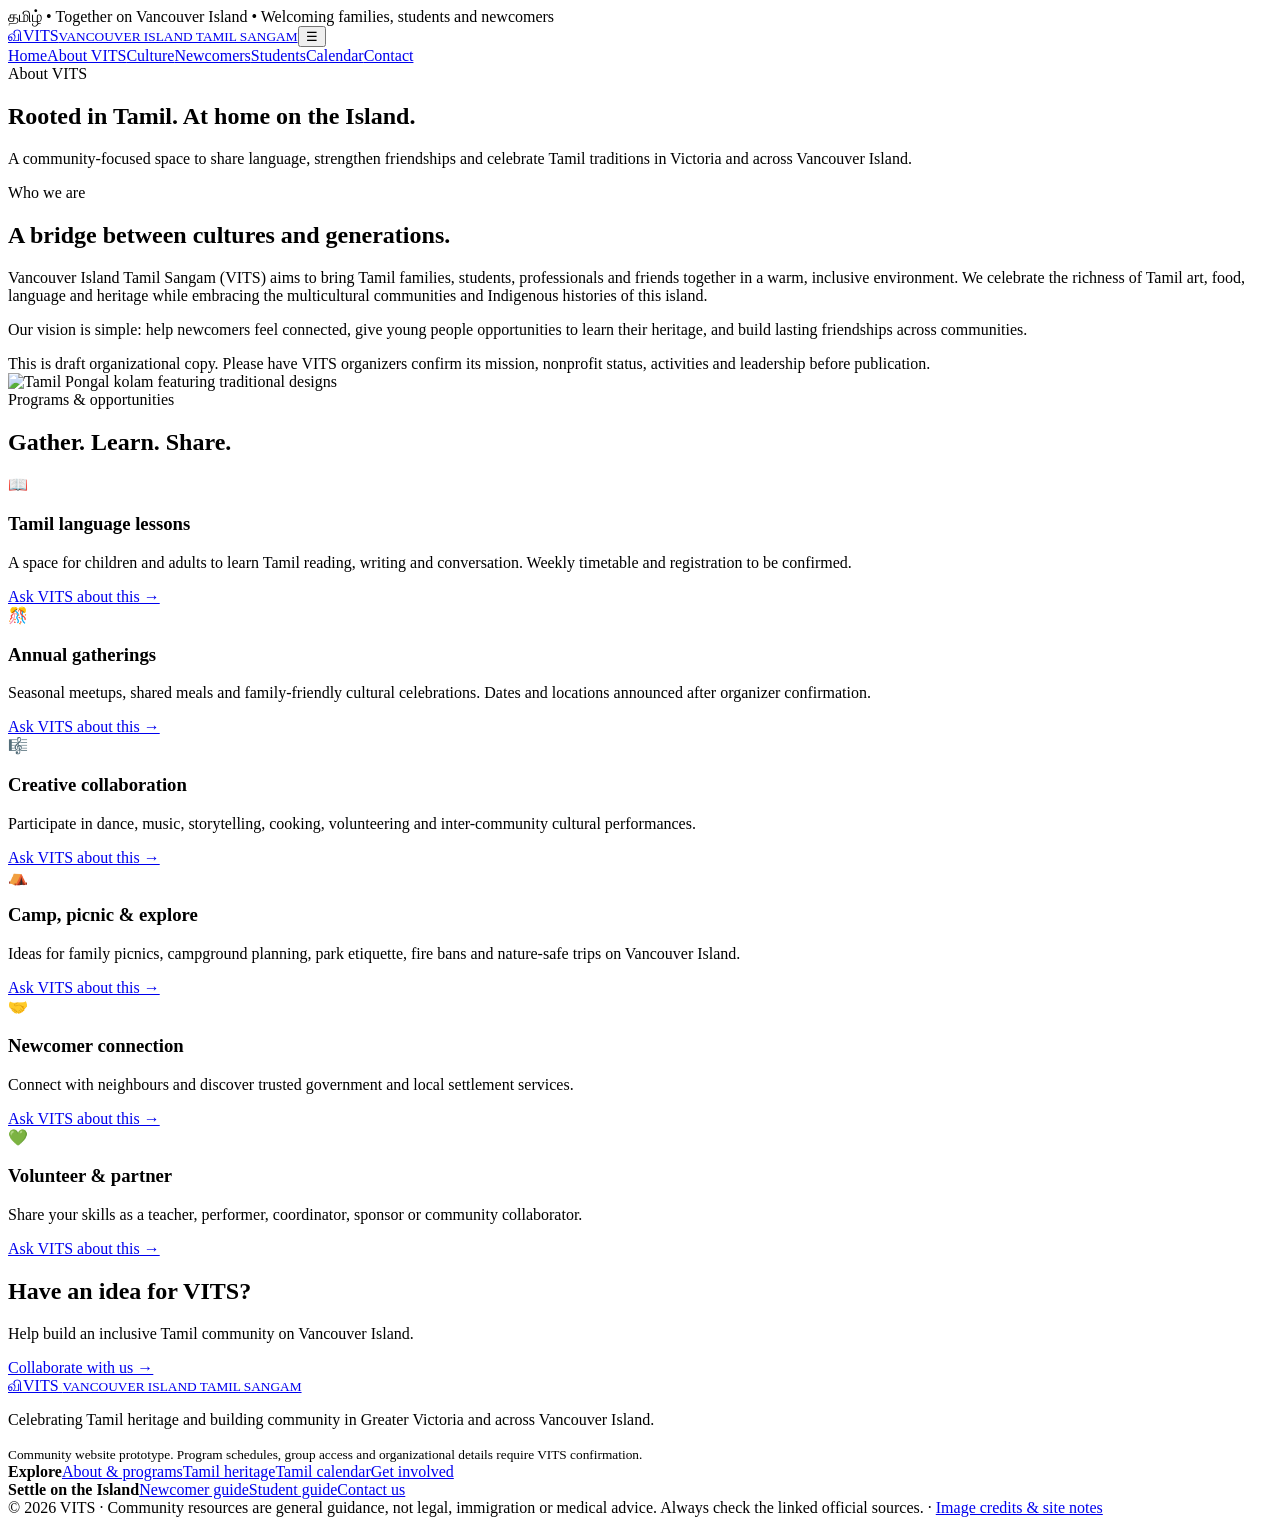
==== about.html @ d18acf7f "Add VITS community website: about.html" ====
<!doctype html><html lang="en-CA"><head><meta charset="utf-8"><meta name="viewport" content="width=device-width,initial-scale=1"><meta name="description" content="About the Vancouver Island Tamil Sangam and community programs"><meta name="theme-color" content="#065e55"><title>About VITS | VITS · Vancouver Island Tamil Sangam</title><link rel="stylesheet" href="assets/style.css"><link rel="icon" href="assets/favicon.svg" type="image/svg+xml"></head><body><div class="top-strip">தமிழ் • Together on Vancouver Island • Welcoming families, students and newcomers</div><header><div class="container nav"><a href="index.html" class="brand"><span class="mark">வி</span><span>VITS<small>VANCOUVER ISLAND TAMIL SANGAM</small></span></a><button id="menu" aria-label="Toggle navigation" aria-expanded="false">☰</button><nav id="navlinks" class="navlinks" aria-label="Main navigation"><a class="" href="index.html">Home</a><a class="active" href="about.html">About VITS</a><a class="" href="culture.html">Culture</a><a class="" href="newcomers.html">Newcomers</a><a class="" href="students.html">Students</a><a class="" href="calendar.html">Calendar</a><a class="" href="contact.html">Contact</a></nav></div></header><section class="page-hero"><div class="container"><div class="eyebrow">About VITS</div><h1>Rooted in Tamil. At home on the Island.</h1><p>A community-focused space to share language, strengthen friendships and celebrate Tamil traditions in Victoria and across Vancouver Island.</p></div></section><section class="section"><div class="container split"><div><span class="eyebrow">Who we are</span><h2>A bridge between cultures and generations.</h2><p>Vancouver Island Tamil Sangam (VITS) aims to bring Tamil families, students, professionals and friends together in a warm, inclusive environment. We celebrate the richness of Tamil art, food, language and heritage while embracing the multicultural communities and Indigenous histories of this island.</p><p>Our vision is simple: help newcomers feel connected, give young people opportunities to learn their heritage, and build lasting friendships across communities.</p><div class="note">This is draft organizational copy. Please have VITS organizers confirm its mission, nonprofit status, activities and leadership before publication.</div></div><div><img class="culture-photo" loading="lazy" src="https://commons.wikimedia.org/wiki/Special:FilePath/Victoria_Inner_Harbor_%285945755775%29.jpg?width=1200" alt="Tamil Pongal kolam featuring traditional designs"></div></div></section><section class="section tint"><div class="container"><span class="eyebrow">Programs & opportunities</span><h2>Gather. Learn. Share.</h2><div class="grid"><article class="card" id="language"><div class="icon">📖</div><h3>Tamil language lessons</h3><p>A space for children and adults to learn Tamil reading, writing and conversation. Weekly timetable and registration to be confirmed.</p><a href="contact.html" class="action">Ask VITS about this →</a></article><article class="card" id="events"><div class="icon">🎊</div><h3>Annual gatherings</h3><p>Seasonal meetups, shared meals and family-friendly cultural celebrations. Dates and locations announced after organizer confirmation.</p><a href="contact.html" class="action">Ask VITS about this →</a></article><article class="card" id="culture"><div class="icon">🎼</div><h3>Creative collaboration</h3><p>Participate in dance, music, storytelling, cooking, volunteering and inter-community cultural performances.</p><a href="contact.html" class="action">Ask VITS about this →</a></article><article class="card" id="outdoors"><div class="icon">⛺</div><h3>Camp, picnic & explore</h3><p>Ideas for family picnics, campground planning, park etiquette, fire bans and nature-safe trips on Vancouver Island.</p><a href="contact.html" class="action">Ask VITS about this →</a></article><article class="card" id="support"><div class="icon">🤝</div><h3>Newcomer connection</h3><p>Connect with neighbours and discover trusted government and local settlement services.</p><a href="contact.html" class="action">Ask VITS about this →</a></article><article class="card" id="volunteer"><div class="icon">💚</div><h3>Volunteer & partner</h3><p>Share your skills as a teacher, performer, coordinator, sponsor or community collaborator.</p><a href="contact.html" class="action">Ask VITS about this →</a></article></div></div></section><section class="section"><div class="container"><div class="band"><div><h2>Have an idea for VITS?</h2><p>Help build an inclusive Tamil community on Vancouver Island.</p></div><a class="btn" href="contact.html">Collaborate with us →</a></div></div></section><footer class="footer"><div class="container"><div class="footergrid"><div><a class="brand" href="index.html"><span class="mark">வி</span><span>VITS <small>VANCOUVER ISLAND TAMIL SANGAM</small></span></a><p>Celebrating Tamil heritage and building community in Greater Victoria and across Vancouver Island.</p><small>Community website prototype. Program schedules, group access and organizational details require VITS confirmation.</small></div><div><strong>Explore</strong><a href="about.html">About & programs</a><a href="culture.html">Tamil heritage</a><a href="calendar.html">Tamil calendar</a><a href="contact.html">Get involved</a></div><div><strong>Settle on the Island</strong><a href="newcomers.html">Newcomer guide</a><a href="students.html">Student guide</a><a href="contact.html">Contact us</a></div></div><div class="legal">© <span id="year">2026</span> VITS · Community resources are general guidance, not legal, immigration or medical advice. Always check the linked official sources. · <a style="display:inline" href="credits.html">Image credits & site notes</a></div></div></footer><script src="assets/site.js" defer></script><script>document.getElementById('year').textContent=new Date().getFullYear()</script></body></html>
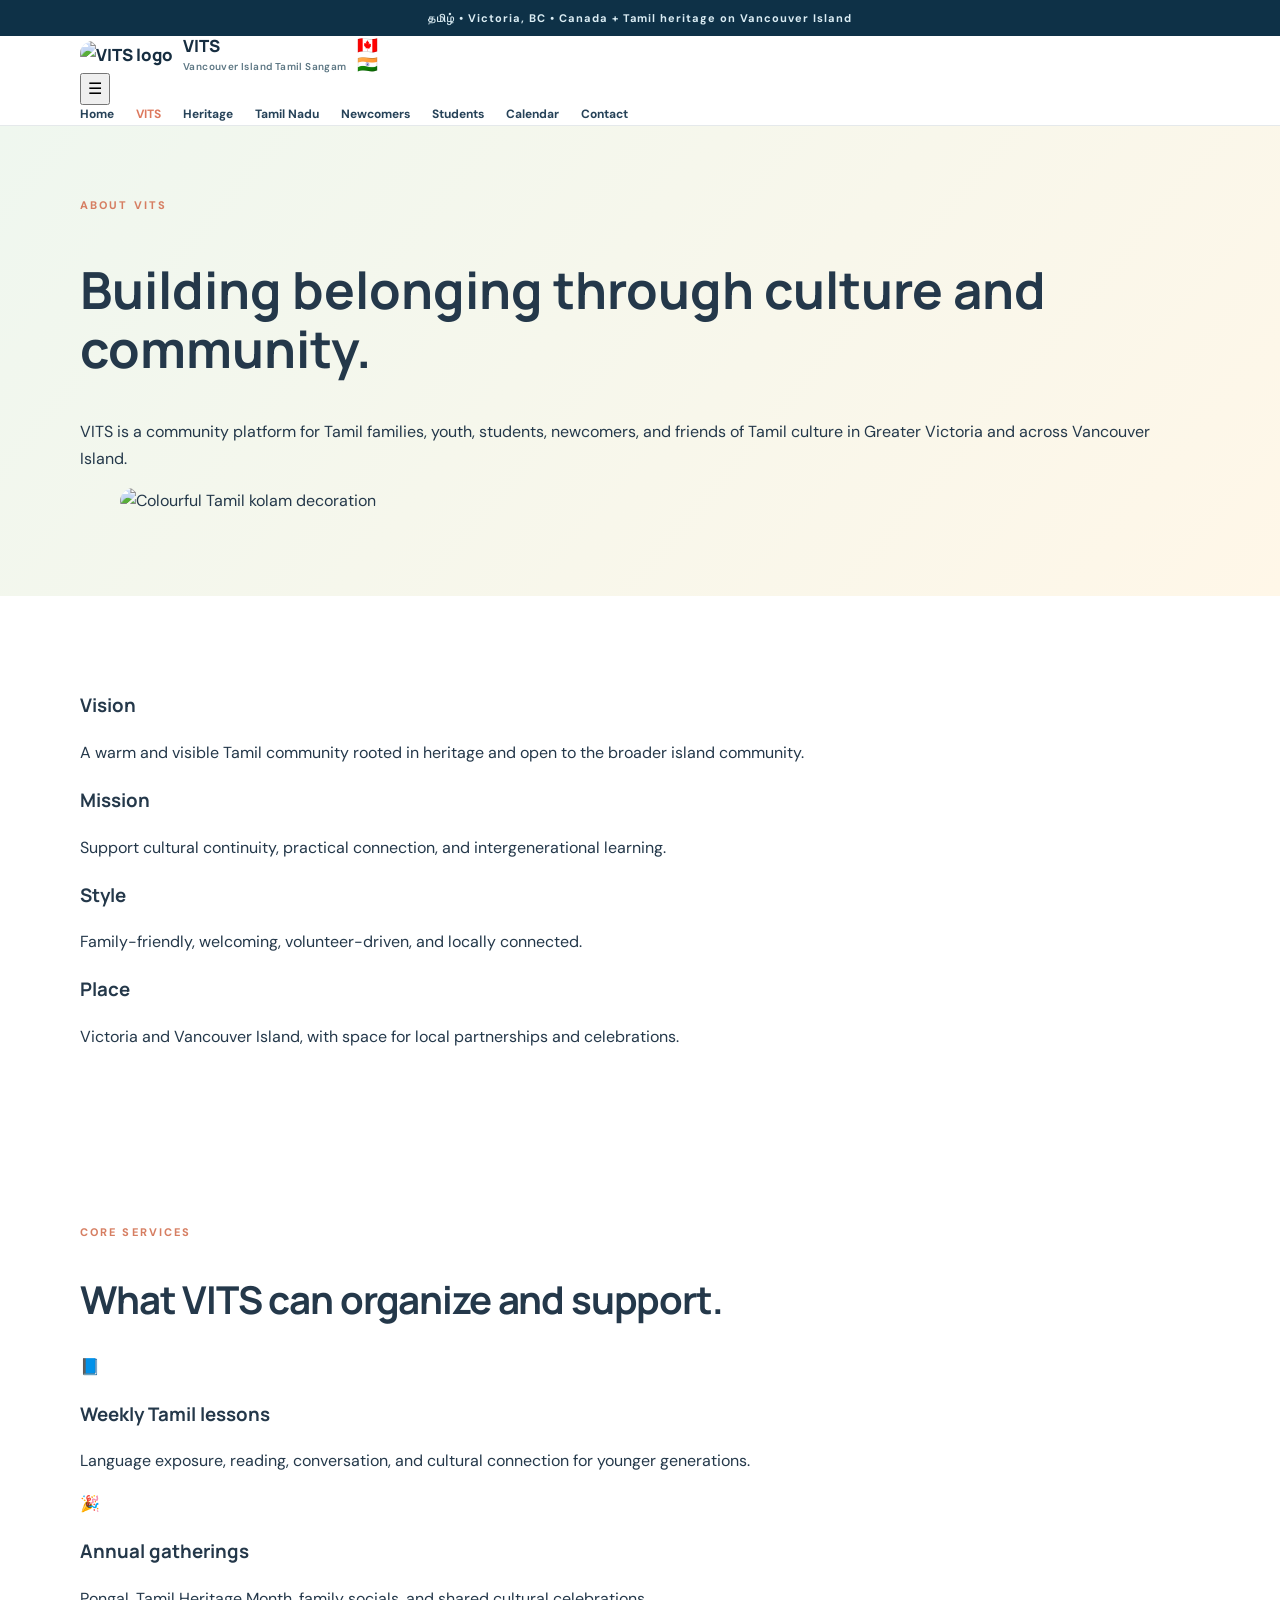
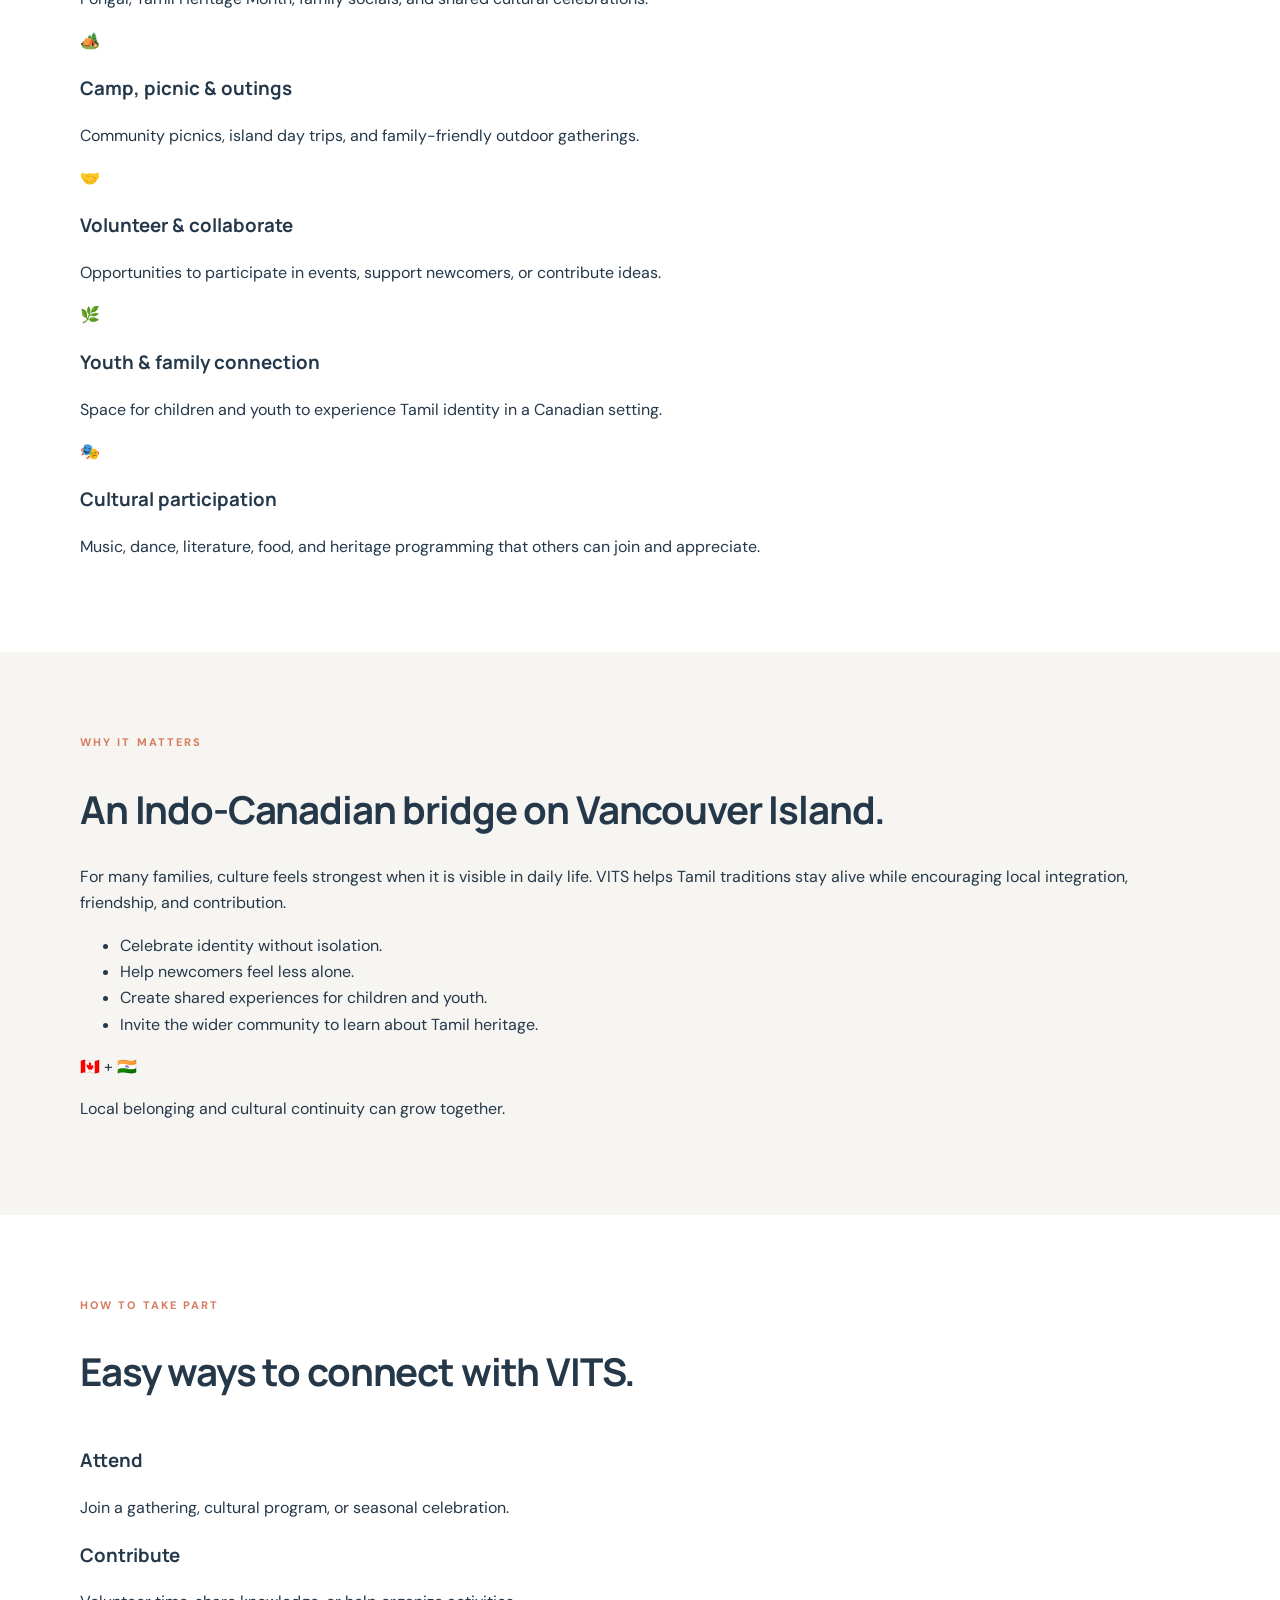
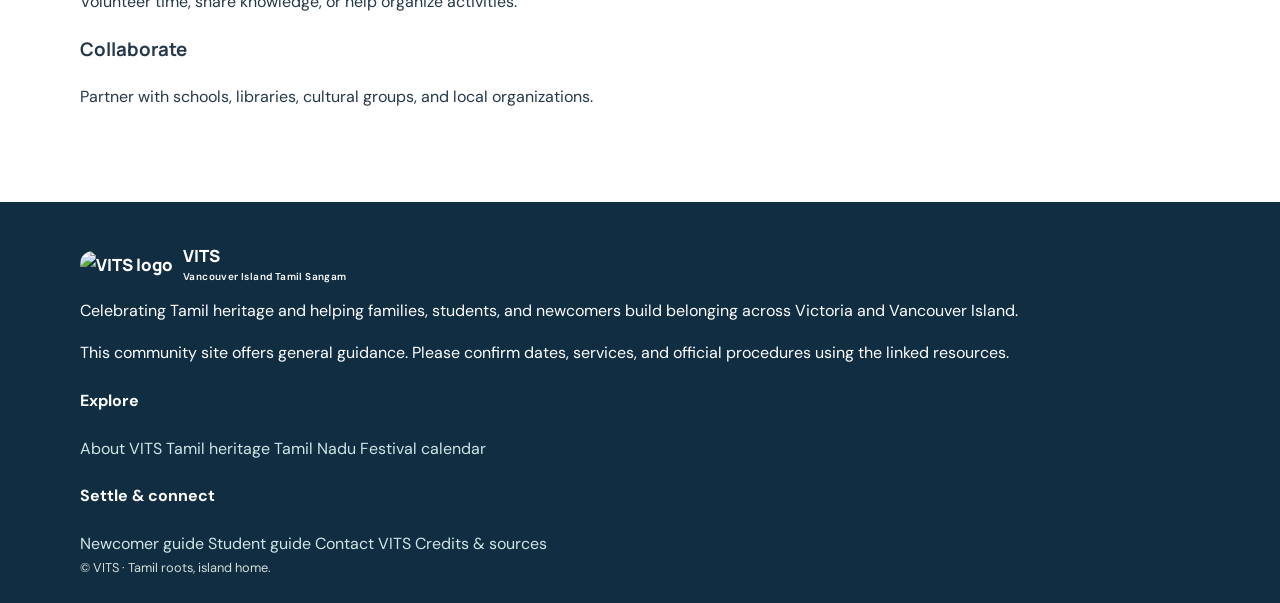
==== commit 3046c718: "Refresh VITS site design and content: about.html" ====
--- a/about.html
+++ b/about.html
@@ -1 +1,124 @@
-<!doctype html><html lang="en-CA"><head><meta charset="utf-8"><meta name="viewport" content="width=device-width,initial-scale=1"><meta name="description" content="About the Vancouver Island Tamil Sangam and community programs"><meta name="theme-color" content="#065e55"><title>About VITS | VITS · Vancouver Island Tamil Sangam</title><link rel="stylesheet" href="assets/style.css"><link rel="icon" href="assets/favicon.svg" type="image/svg+xml"></head><body><div class="top-strip">தமிழ் • Together on Vancouver Island • Welcoming families, students and newcomers</div><header><div class="container nav"><a href="index.html" class="brand"><span class="mark">வி</span><span>VITS<small>VANCOUVER ISLAND TAMIL SANGAM</small></span></a><button id="menu" aria-label="Toggle navigation" aria-expanded="false">☰</button><nav id="navlinks" class="navlinks" aria-label="Main navigation"><a class="" href="index.html">Home</a><a class="active" href="about.html">About VITS</a><a class="" href="culture.html">Culture</a><a class="" href="newcomers.html">Newcomers</a><a class="" href="students.html">Students</a><a class="" href="calendar.html">Calendar</a><a class="" href="contact.html">Contact</a></nav></div></header><section class="page-hero"><div class="container"><div class="eyebrow">About VITS</div><h1>Rooted in Tamil. At home on the Island.</h1><p>A community-focused space to share language, strengthen friendships and celebrate Tamil traditions in Victoria and across Vancouver Island.</p></div></section><section class="section"><div class="container split"><div><span class="eyebrow">Who we are</span><h2>A bridge between cultures and generations.</h2><p>Vancouver Island Tamil Sangam (VITS) aims to bring Tamil families, students, professionals and friends together in a warm, inclusive environment. We celebrate the richness of Tamil art, food, language and heritage while embracing the multicultural communities and Indigenous histories of this island.</p><p>Our vision is simple: help newcomers feel connected, give young people opportunities to learn their heritage, and build lasting friendships across communities.</p><div class="note">This is draft organizational copy. Please have VITS organizers confirm its mission, nonprofit status, activities and leadership before publication.</div></div><div><img class="culture-photo" loading="lazy" src="https://commons.wikimedia.org/wiki/Special:FilePath/Victoria_Inner_Harbor_%285945755775%29.jpg?width=1200" alt="Tamil Pongal kolam featuring traditional designs"></div></div></section><section class="section tint"><div class="container"><span class="eyebrow">Programs & opportunities</span><h2>Gather. Learn. Share.</h2><div class="grid"><article class="card" id="language"><div class="icon">📖</div><h3>Tamil language lessons</h3><p>A space for children and adults to learn Tamil reading, writing and conversation. Weekly timetable and registration to be confirmed.</p><a href="contact.html" class="action">Ask VITS about this →</a></article><article class="card" id="events"><div class="icon">🎊</div><h3>Annual gatherings</h3><p>Seasonal meetups, shared meals and family-friendly cultural celebrations. Dates and locations announced after organizer confirmation.</p><a href="contact.html" class="action">Ask VITS about this →</a></article><article class="card" id="culture"><div class="icon">🎼</div><h3>Creative collaboration</h3><p>Participate in dance, music, storytelling, cooking, volunteering and inter-community cultural performances.</p><a href="contact.html" class="action">Ask VITS about this →</a></article><article class="card" id="outdoors"><div class="icon">⛺</div><h3>Camp, picnic & explore</h3><p>Ideas for family picnics, campground planning, park etiquette, fire bans and nature-safe trips on Vancouver Island.</p><a href="contact.html" class="action">Ask VITS about this →</a></article><article class="card" id="support"><div class="icon">🤝</div><h3>Newcomer connection</h3><p>Connect with neighbours and discover trusted government and local settlement services.</p><a href="contact.html" class="action">Ask VITS about this →</a></article><article class="card" id="volunteer"><div class="icon">💚</div><h3>Volunteer & partner</h3><p>Share your skills as a teacher, performer, coordinator, sponsor or community collaborator.</p><a href="contact.html" class="action">Ask VITS about this →</a></article></div></div></section><section class="section"><div class="container"><div class="band"><div><h2>Have an idea for VITS?</h2><p>Help build an inclusive Tamil community on Vancouver Island.</p></div><a class="btn" href="contact.html">Collaborate with us →</a></div></div></section><footer class="footer"><div class="container"><div class="footergrid"><div><a class="brand" href="index.html"><span class="mark">வி</span><span>VITS <small>VANCOUVER ISLAND TAMIL SANGAM</small></span></a><p>Celebrating Tamil heritage and building community in Greater Victoria and across Vancouver Island.</p><small>Community website prototype. Program schedules, group access and organizational details require VITS confirmation.</small></div><div><strong>Explore</strong><a href="about.html">About & programs</a><a href="culture.html">Tamil heritage</a><a href="calendar.html">Tamil calendar</a><a href="contact.html">Get involved</a></div><div><strong>Settle on the Island</strong><a href="newcomers.html">Newcomer guide</a><a href="students.html">Student guide</a><a href="contact.html">Contact us</a></div></div><div class="legal">© <span id="year">2026</span> VITS · Community resources are general guidance, not legal, immigration or medical advice. Always check the linked official sources. · <a style="display:inline" href="credits.html">Image credits & site notes</a></div></div></footer><script src="assets/site.js" defer></script><script>document.getElementById('year').textContent=new Date().getFullYear()</script></body></html>+<!doctype html>
+<html lang="en-CA">
+<head>
+  <meta charset="utf-8">
+  <meta name="viewport" content="width=device-width, initial-scale=1">
+  <meta name="description" content="About Vancouver Island Tamil Sangam.">
+  <meta name="theme-color" content="#10324b">
+  <title>About VITS</title>
+  <link rel="preconnect" href="https://fonts.googleapis.com">
+  <link rel="preconnect" href="https://fonts.gstatic.com" crossorigin>
+  <link href="https://fonts.googleapis.com/css2?family=DM+Sans:wght@400;500;700;800&family=Manrope:wght@700;800&display=swap" rel="stylesheet">
+  <link rel="stylesheet" href="assets/style.css">
+  <link rel="icon" href="assets/favicon.svg" type="image/svg+xml">
+</head>
+<body>
+<div class="top-strip">தமிழ் • Victoria, BC • Canada + Tamil heritage on Vancouver Island</div>
+
+<header class="site-header">
+  <div class="container nav-wrap">
+    <a href="index.html" class="brand">
+      <img src="assets/logo.svg" alt="VITS logo" class="brand-logo">
+      <span class="brand-text">VITS<small>Vancouver Island Tamil Sangam</small></span>
+      <span class="brand-flags"><span>🇨🇦</span><span>🇮🇳</span></span>
+    </a>
+    <button id="menu" class="menu-btn" aria-label="Toggle navigation" aria-expanded="false">☰</button>
+    <nav id="navlinks" class="navlinks" aria-label="Main navigation"><a class="" href="index.html">Home</a><a class="active" href="about.html">VITS</a><a class="" href="culture.html">Heritage</a><a class="" href="tamilnadu.html">Tamil Nadu</a><a class="" href="newcomers.html">Newcomers</a><a class="" href="students.html">Students</a><a class="" href="calendar.html">Calendar</a><a class="" href="contact.html">Contact</a></nav>
+  </div>
+</header>
+<main>
+<section class="page-hero slim">
+  <div class="container split-grid align-center">
+    <div>
+      <span class="eyebrow">About VITS</span>
+      <h1>Building belonging through culture and community.</h1>
+      <p class="lead">VITS is a community platform for Tamil families, youth, students, newcomers, and friends of Tamil culture in Greater Victoria and across Vancouver Island.</p>
+    </div>
+    <figure class="photo-frame"><img src="https://commons.wikimedia.org/wiki/Special:FilePath/2019_kolam_decoration_for_Pongal_festival%2C_South_India.jpg?width=1200" alt="Colourful Tamil kolam decoration"></figure>
+  </div>
+</section>
+
+<section class="section compact">
+  <div class="container card-grid four">
+    <article class="mini-card"><h3>Vision</h3><p>A warm and visible Tamil community rooted in heritage and open to the broader island community.</p></article>
+    <article class="mini-card"><h3>Mission</h3><p>Support cultural continuity, practical connection, and intergenerational learning.</p></article>
+    <article class="mini-card"><h3>Style</h3><p>Family-friendly, welcoming, volunteer-driven, and locally connected.</p></article>
+    <article class="mini-card"><h3>Place</h3><p>Victoria and Vancouver Island, with space for local partnerships and celebrations.</p></article>
+  </div>
+</section>
+
+<section class="section">
+  <div class="container section-head"><div><span class="eyebrow">Core services</span><h2>What VITS can organize and support.</h2></div></div>
+  <div class="container card-grid three">
+    <article class="feature-card"><div class="emoji">📘</div><h3>Weekly Tamil lessons</h3><p>Language exposure, reading, conversation, and cultural connection for younger generations.</p></article>
+    <article class="feature-card"><div class="emoji">🎉</div><h3>Annual gatherings</h3><p>Pongal, Tamil Heritage Month, family socials, and shared cultural celebrations.</p></article>
+    <article class="feature-card"><div class="emoji">🏕️</div><h3>Camp, picnic & outings</h3><p>Community picnics, island day trips, and family-friendly outdoor gatherings.</p></article>
+    <article class="feature-card"><div class="emoji">🤝</div><h3>Volunteer & collaborate</h3><p>Opportunities to participate in events, support newcomers, or contribute ideas.</p></article>
+    <article class="feature-card"><div class="emoji">🌿</div><h3>Youth & family connection</h3><p>Space for children and youth to experience Tamil identity in a Canadian setting.</p></article>
+    <article class="feature-card"><div class="emoji">🎭</div><h3>Cultural participation</h3><p>Music, dance, literature, food, and heritage programming that others can join and appreciate.</p></article>
+  </div>
+</section>
+
+<section class="section tint">
+  <div class="container split-grid align-center">
+    <div class="content-panel">
+      <span class="eyebrow">Why it matters</span>
+      <h2>An Indo-Canadian bridge on Vancouver Island.</h2>
+      <p class="section-intro">For many families, culture feels strongest when it is visible in daily life. VITS helps Tamil traditions stay alive while encouraging local integration, friendship, and contribution.</p>
+      <ul class="clean-list">
+        <li>Celebrate identity without isolation.</li>
+        <li>Help newcomers feel less alone.</li>
+        <li>Create shared experiences for children and youth.</li>
+        <li>Invite the wider community to learn about Tamil heritage.</li>
+      </ul>
+    </div>
+    <div class="flag-panel">
+      <div class="flag-card">
+        <span class="flag">🇨🇦</span>
+        <span class="plus">+</span>
+        <span class="flag">🇮🇳</span>
+      </div>
+      <p class="center muted">Local belonging and cultural continuity can grow together.</p>
+    </div>
+  </div>
+</section>
+
+<section class="section">
+  <div class="container section-head"><div><span class="eyebrow">How to take part</span><h2>Easy ways to connect with VITS.</h2></div></div>
+  <div class="container card-grid three">
+    <article class="mini-card"><h3>Attend</h3><p>Join a gathering, cultural program, or seasonal celebration.</p></article>
+    <article class="mini-card"><h3>Contribute</h3><p>Volunteer time, share knowledge, or help organize activities.</p></article>
+    <article class="mini-card"><h3>Collaborate</h3><p>Partner with schools, libraries, cultural groups, and local organizations.</p></article>
+  </div>
+</section>
+</main>
+<footer class="footer">
+  <div class="container footer-grid">
+    <div>
+      <a href="index.html" class="brand footer-brand">
+        <img src="assets/logo.svg" alt="VITS logo" class="brand-logo">
+        <span class="brand-text">VITS<small>Vancouver Island Tamil Sangam</small></span>
+      </a>
+      <p>Celebrating Tamil heritage and helping families, students, and newcomers build belonging across Victoria and Vancouver Island.</p>
+      <p class="muted small">This community site offers general guidance. Please confirm dates, services, and official procedures using the linked resources.</p>
+    </div>
+    <div>
+      <h4>Explore</h4>
+      <a href="about.html">About VITS</a>
+      <a href="culture.html">Tamil heritage</a>
+      <a href="tamilnadu.html">Tamil Nadu</a>
+      <a href="calendar.html">Festival calendar</a>
+    </div>
+    <div>
+      <h4>Settle & connect</h4>
+      <a href="newcomers.html">Newcomer guide</a>
+      <a href="students.html">Student guide</a>
+      <a href="contact.html">Contact VITS</a>
+      <a href="credits.html">Credits & sources</a>
+    </div>
+  </div>
+  <div class="container legal">© <span id="year"></span> VITS · Tamil roots, island home.</div>
+</footer>
+<script src="assets/site.js" defer></script>
+</body>
+</html>
--- a/assets/style.css
+++ b/assets/style.css
@@ -0,0 +1,3 @@
+:root{--ink:#173b35;--green:#075e51;--gold:#d9a34f;--cream:#faf8f1;--border:#e3e9df}*{box-sizing:border-box}html{scroll-behavior:smooth}body{margin:0;font-family:Inter,"Segoe UI",Arial,sans-serif;color:var(--ink);background:#fff;line-height:1.65}a{color:var(--green);text-decoration:none}a:hover{text-decoration:underline}img{max-width:100%;height:auto;border-radius:20px}.container{width:min(1120px,92%);margin:auto}.top-strip{background:#075e51;color:white;text-align:center;padding:7px 12px;font-size:.8rem;letter-spacing:.02em}header{background:white;position:sticky;top:0;z-index:10;border-bottom:1px solid var(--border)}.nav{display:flex;justify-content:space-between;align-items:center;gap:22px;min-height:76px}.brand{display:flex;align-items:center;gap:12px;font-weight:800;font-size:1.05rem;color:var(--ink)}.mark{display:grid;place-items:center;width:43px;height:43px;border-radius:13px;background:#075e51;color:white;font-size:24px}.navlinks{display:flex;align-items:center;gap:18px;flex-wrap:wrap}.navlinks a{color:var(--ink);font-size:.9rem;font-weight:600}.navlinks a.active{color:var(--green);text-decoration:underline;text-decoration-thickness:3px;text-underline-offset:8px}.hero{padding:90px 0;background:linear-gradient(130deg,#f2f7ed,#fff9ee)}.hero-grid,.split{display:grid;grid-template-columns:1.1fr 1fr;gap:60px;align-items:center}.hero h1{font-size:clamp(2.6rem,5vw,5rem);line-height:1.08;letter-spacing:-.045em;margin:20px 0}.accent{color:var(--green)}.hero p,.intro{font-size:1.15rem;color:#50635e}.eyebrow{text-transform:uppercase;letter-spacing:.17em;font-size:.75rem;color:#986b29;font-weight:800}.buttons,.pills{display:flex;gap:12px;flex-wrap:wrap;margin-top:26px}.btn{display:inline-flex;padding:12px 22px;border:1px solid #075e51;border-radius:11px;background:#075e51;color:white;font-weight:700;justify-content:center}.btn:hover{color:white;background:#09483f;text-decoration:none}.btn.secondary{background:transparent;color:#075e51}.pill,.float-pill{display:inline-block;background:white;padding:7px 13px;border-radius:30px;border:1px solid var(--border);font-size:.82rem}.hero-visual{position:relative}.image-card{background:#e1eee5;border-radius:25px;overflow:hidden;min-height:260px}.image-card img{width:100%;height:420px;object-fit:cover}.image-label{padding:14px 20px;font-weight:700}.float-pill{position:absolute;bottom:28px;right:-14px;box-shadow:0 9px 25px #2343}.section{padding:76px 0}.tint{background:var(--cream)}.section-head{display:flex;justify-content:space-between;gap:25px;align-items:end}.section h2,h2{font-size:clamp(1.9rem,3vw,2.8rem);line-height:1.18;letter-spacing:-.03em}.grid{display:grid;grid-template-columns:repeat(3,minmax(0,1fr));gap:20px;margin-top:30px}.card{background:white;border:1px solid var(--border);border-radius:18px;padding:27px;box-shadow:0 8px 23px #15372b08}.card h3{margin:9px 0}.icon{font-size:1.8rem}.action{font-weight:800}.band{background:#075e51;color:#fff;padding:35px;border-radius:24px}.band a:not(.btn){color:#fff}.culture-photo{max-height:470px;object-fit:cover;width:100%}.credits,.legal{font-size:.8rem;color:#677a74}.footer{background:#123b33;color:white;padding:45px 0 25px}.footer a{color:#f2d49a}.footer .brand{color:white}.footergrid{display:flex;justify-content:space-between;gap:35px;flex-wrap:wrap}.footer .legal{color:#d5dfd9}.page-hero{background:linear-gradient(130deg,#eff7ef,#fff7e8);padding:65px 0}.page-hero h1{font-size:clamp(2.5rem,4vw,4rem);line-height:1.14}.content{padding:50px 0}.content p,.content li{max-width:80ch}.content a:not(.btn){text-decoration:underline;text-underline-offset:3px}input,textarea,select{display:block;width:100%;padding:13px 15px;border:1px solid #bacac0;border-radius:9px;font:inherit;margin-top:6px;background:white}label{font-weight:650;display:block;margin:14px 0}button{font:inherit;cursor:pointer}.two-col{display:grid;grid-template-columns:repeat(2,1fr);gap:20px}.note{background:#edf7f1;border-left:4px solid #075e51;padding:18px;border-radius:7px}table{border-collapse:collapse;width:100%}td,th{border-bottom:1px solid var(--border);padding:12px;text-align:left}@media(max-width:850px){.nav{align-items:flex-start;flex-direction:column;padding:15px 0}.navlinks{gap:12px}.hero-grid,.split{grid-template-columns:1fr;gap:25px}.grid{grid-template-columns:repeat(2,1fr)}.section{padding:48px 0}}@media(max-width:580px){.grid,.two-col{grid-template-columns:1fr}.hero{padding:48px 0}.hero h1{font-size:2.8rem}.navlinks a{font-size:.82rem}.section-head{display:block}}
+/* VITS 2026 visual refresh */
+:root{--ink:#172e41;--green:#166b71;--gold:#eead79;--cream:#f7f5f1;--border:#e5e9eb}body{font-family:"DM Sans",Arial,sans-serif;color:#24384a;background:#fff}h1,h2,h3,.brand{font-family:Manrope,"DM Sans",sans-serif}a{color:#166b71}.top-strip{background:#0e3147;color:#dbedf4;letter-spacing:.09em;font-size:11px;font-weight:700;padding:9px}.nav{min-height:83px}.brand{gap:10px;font-weight:800;text-decoration:none!important}.brand img{border-radius:13px}.brand span{display:flex;flex-direction:column;line-height:1.1}.brand strong{font-size:22px;letter-spacing:-1px;color:#17374c}.brand small{font-family:"DM Sans",sans-serif;font-weight:600;font-size:10px;letter-spacing:.04em;color:#5c7683;margin-top:5px}.navlinks{gap:22px}.navlinks a{font-size:12px;font-weight:700;color:#264258}.navlinks a.active{color:#dd795e;text-decoration:none}.navlinks .nav-cta{background:#143850;color:white;padding:11px 18px;border-radius:8px}.navlinks .nav-cta:hover{background:#255a70;color:#fff}.footer{background:#102d42}.footer .brand strong,.footer .brand small{color:#fff}.footergrid p,.footer-bottom{font-size:13px;color:#b8cbd1}.footergrid{padding-bottom:25px}.footer-bottom{border-top:1px solid #ffffff2a;padding-top:22px;display:flex;justify-content:space-between}.footer a{color:#d0e5e6}.vits-home .modern-hero{height:min(685px,75vw);min-height:510px;position:relative;background:#193b4a;color:white;overflow:hidden}.hero-photo,.hero-shade{position:absolute;inset:0}.hero-photo img{height:100%;width:100%;object-fit:cover;object-position:65% 48%;border-radius:0;filter:saturate(1.08)}.hero-shade{background:linear-gradient(90deg,rgba(12,35,48,.97) 0%,rgba(10,33,47,.78) 42%,rgba(15,30,39,.1) 100%),linear-gradient(0deg,rgba(7,21,34,.32),transparent 45%)}.hero-inner{position:relative;z-index:1;padding-top:115px}.hero-tag{display:inline-flex;align-items:center;gap:9px;font-size:11px;font-weight:800;letter-spacing:.2em;color:#f3ded0}.dot{width:7px;height:7px;background:#fa9d73;border-radius:50%}.modern-hero h1{font-size:clamp(59px,7.3vw,112px);line-height:1.08;max-width:780px;letter-spacing:-.065em;margin:24px 0;font-weight:800;color:#fff}.modern-hero h1 em{font-style:normal;color:#ffa580}.modern-hero p{font-size:18px;line-height:1.65;max-width:490px;color:#e1eaf0}.modern-hero .buttons{margin-top:32px}.btn{border-radius:9px;font-size:13px;font-weight:800;padding:14px 20px}.btn.coral{background:#f3a07d;border-color:#f3a07d;color:#102d42}.btn.glass{background:#ffffff1a;color:white;border:1px solid #ffffff8c}.btn.navy{background:#15394e;border-color:#15394e}.hero-caption{position:absolute;bottom:28px;right:5%;font-size:11px;letter-spacing:.08em;color:#fff9;z-index:2}.welcome-section{display:grid;grid-template-columns:1fr 1fr;gap:90px;align-items:end;padding-top:95px;padding-bottom:100px}.eyebrow{color:#d67e62;font-weight:800;letter-spacing:.19em;font-size:11px}.welcome-section h2,.section-header h2,.feature-content h2,.closing-cta h2,.community-band h2{font-size:clamp(31px,4vw,55px);line-height:1.19;letter-spacing:-.055em;color:#15384c;margin:17px 0}.welcome-section h2 span{color:#27818a}.welcome-section p{color:#536a76;font-size:18px;line-height:1.75}.text-link{display:inline-block;font-weight:800;font-size:14px;margin-top:12px;color:#175d70}.section-header{display:flex;justify-content:space-between;align-items:end}.section-note{font-size:12px;color:#70858e}.stories{padding-bottom:100px}.visual-grid{display:grid;grid-template-columns:1.4fr 1fr 1fr;gap:20px;margin-top:24px}.visual-card{min-height:360px;position:relative;overflow:hidden;border-radius:18px;color:white;display:block;background:#0e3147}.visual-card img{width:100%;height:100%;object-fit:cover;position:absolute;inset:0;border-radius:0;transition:transform .5s ease}.visual-card:hover img{transform:scale(1.05)}.visual-card:after{content:"";position:absolute;inset:0;background:linear-gradient(0deg,rgba(12,33,49,.93),transparent 66%)}.visual-overlay{position:absolute;bottom:25px;left:25px;right:22px;z-index:1}.visual-overlay span{font-size:10px;letter-spacing:.14em;font-weight:800;color:#f7b28b}.visual-overlay h3{font-size:22px;line-height:1.25;color:#fff;margin:10px 0 0;letter-spacing:-.03em}.visual-overlay h3 b{float:right;font-size:19px}.visual-card:hover{text-decoration:none}.community-band{background:#10354a;color:white;padding:80px 0}.band-inner{display:grid;grid-template-columns:1fr 1.05fr;gap:75px}.eyebrow.light{color:#f2a17a}.community-band h2{color:white}.programs a{display:flex;gap:18px;align-items:center;padding:18px 0;border-bottom:1px solid #ffffff36;color:white}.programs a:hover{text-decoration:none}.program-icon{display:grid;place-items:center;border:1px solid #ffffff60;border-radius:12px;color:#f7b18b;width:50px;height:50px;flex-shrink:0;font-size:23px}.programs a>span:nth-child(2){flex:1}.programs strong,.programs small{display:block}.programs strong{font-size:16px}.programs small{font-size:12px;color:#b7d3dd;margin-top:6px}.photo-feature{display:grid;grid-template-columns:1.05fr 1fr;gap:80px;align-items:center;padding-top:100px;padding-bottom:100px}.photo-half img{display:block;object-fit:cover;width:100%;height:380px}.feature-content p{font-size:17px;color:#647580;line-height:1.8;margin-bottom:24px}.closing-cta{background:#e9f3f2;padding:95px 0;text-align:center}.closing-cta h2 em{color:#d5755a;font-style:normal}.closing-cta p{font-size:16px;color:#596f7a;max-width:450px;margin:0 auto 28px}.vits-home .footer{padding-top:60px}@media(max-width:850px){.visual-grid{grid-template-columns:1fr 1fr}.visual-card.first{grid-column:span 2}.visual-card{min-height:320px}.welcome-section,.band-inner,.photo-feature{gap:30px}.navlinks{gap:13px}.modern-hero h1{font-size:clamp(52px,9vw,85px)}}@media(max-width:620px){.vits-home .modern-hero{min-height:660px;height:auto}.hero-inner{padding-top:95px;padding-bottom:125px}.modern-hero h1{font-size:58px}.hero-shade{background:linear-gradient(90deg,#102c3fe8,#102c3f8a)}.hero-caption{left:5%;right:auto}.welcome-section,.band-inner,.photo-feature{grid-template-columns:1fr}.welcome-section{padding:60px 0}.visual-grid{grid-template-columns:1fr}.visual-card.first{grid-column:auto}.visual-card{min-height:340px}.stories{padding-bottom:65px}.community-band{padding:60px 0}.photo-feature{padding:65px 0}.photo-half img{height:260px}.closing-cta{padding:65px 0}.section-note{display:none}.navlinks .nav-cta{padding:8px 10px}}
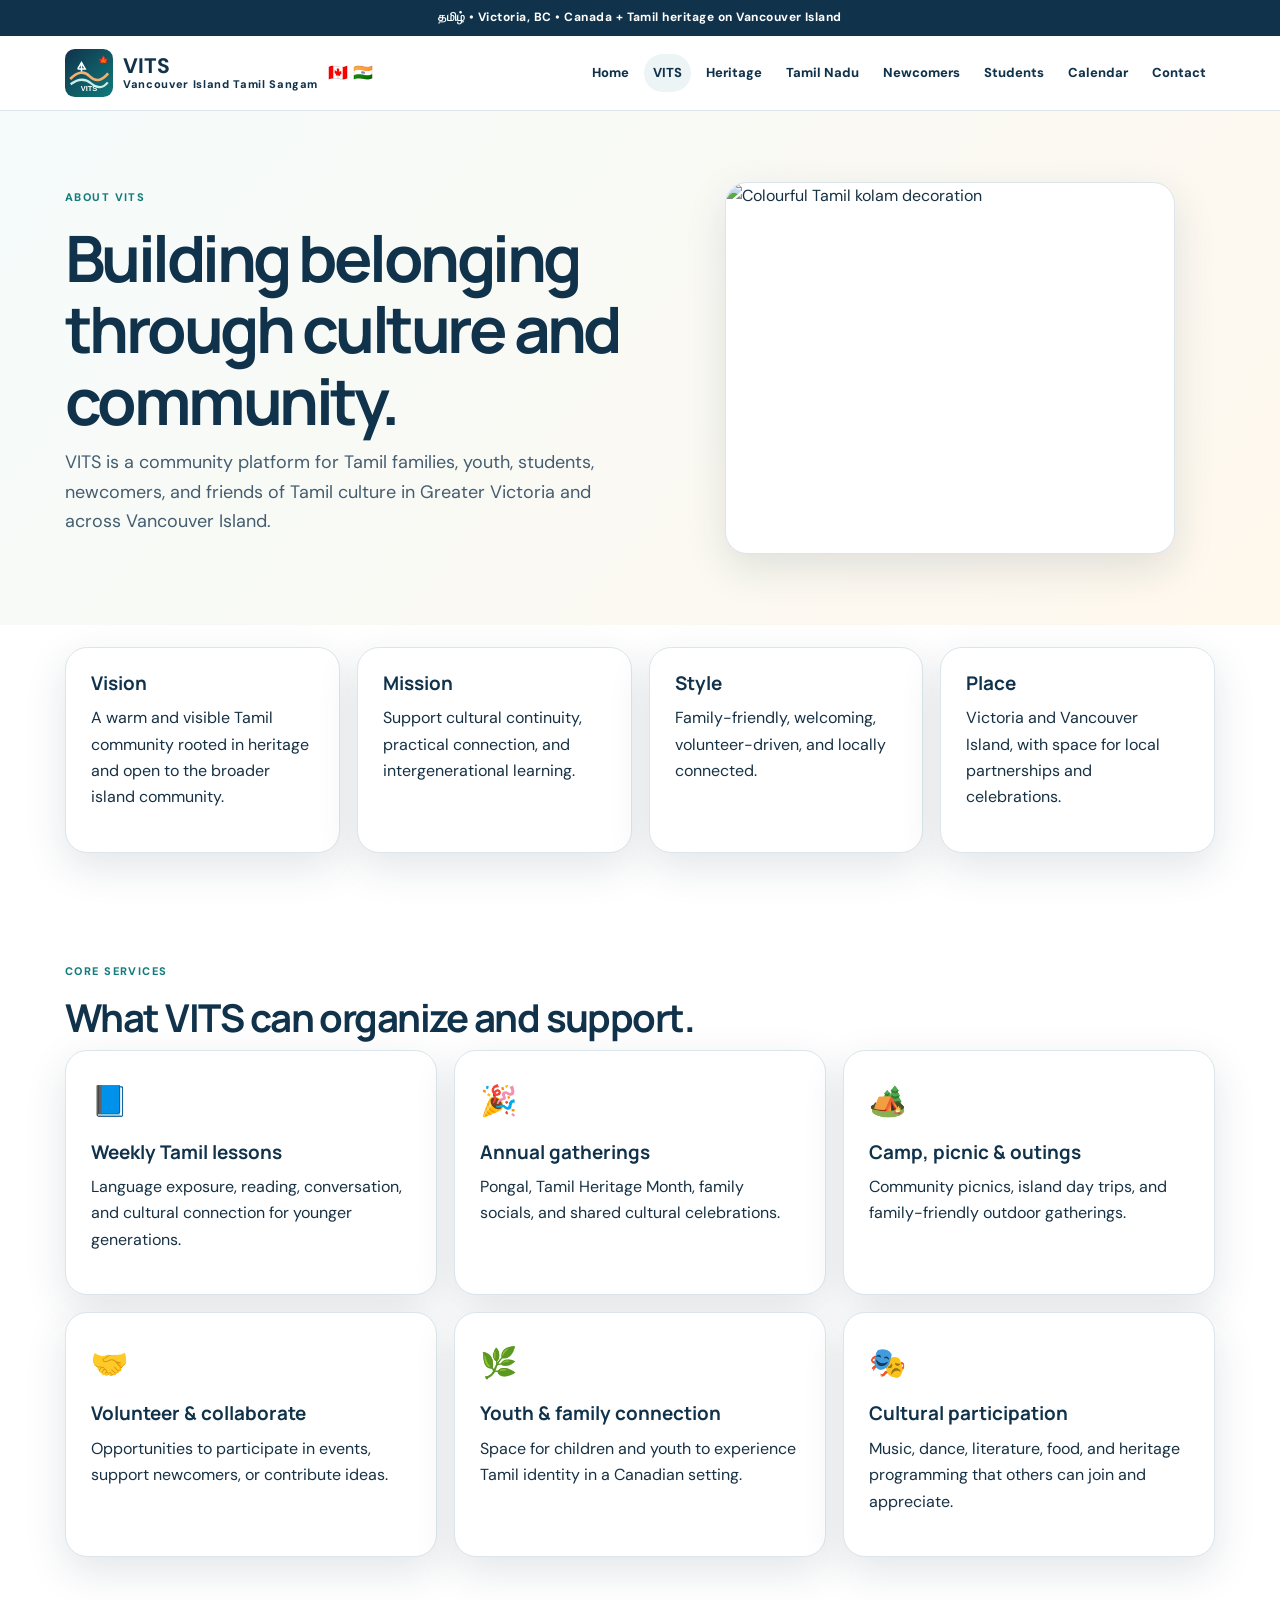
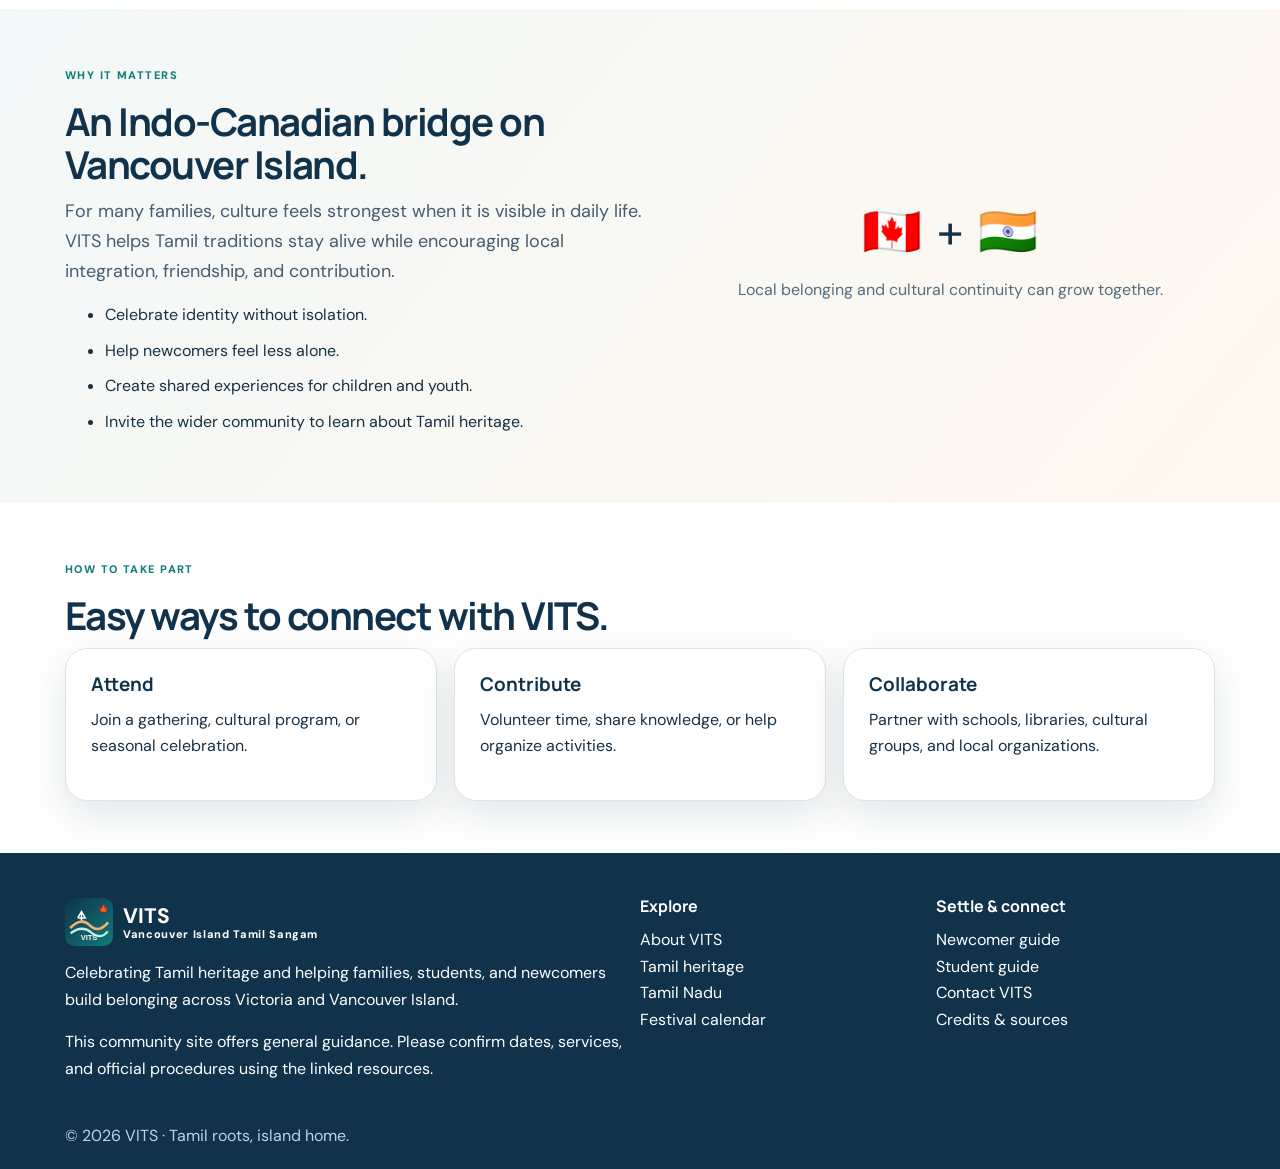
==== commit 3129abe2: "Fix oversized logo and restore page navigation with critical CSS" ====
--- a/about.html
+++ b/about.html
@@ -11,14 +11,14 @@
   <link href="https://fonts.googleapis.com/css2?family=DM+Sans:wght@400;500;700;800&family=Manrope:wght@700;800&display=swap" rel="stylesheet">
   <link rel="stylesheet" href="assets/style.css">
   <link rel="icon" href="assets/favicon.svg" type="image/svg+xml">
-</head>
+<style>/* Critical layout prevents oversized SVG if external CSS is delayed */html{font-family:Arial,sans-serif}body{margin:0}img{max-width:100%;height:auto}.container{width:min(1150px,92%);margin:0 auto}.site-header{background:#fff;border-bottom:1px solid #dbe5eb;position:relative;z-index:20}.nav-wrap{min-height:74px;display:flex;align-items:center;justify-content:space-between;gap:14px;flex-wrap:wrap}.brand{display:inline-flex;align-items:center;gap:10px;text-decoration:none;color:#10324b;font-weight:800}.brand-logo,.brand img,.footer-brand img{width:48px!important;height:48px!important;min-width:48px;max-width:48px!important;max-height:48px!important;object-fit:contain;flex:none;display:block}.brand-text{font-size:21px;line-height:1.1}.brand-text small{display:block;font-size:11px}.brand-flags{display:flex;gap:5px}.navlinks{display:flex;align-items:center;gap:6px;flex-wrap:wrap}.navlinks a{padding:8px 9px;text-decoration:none;color:#10324b;font-size:13px}.top-strip{background:#10324b;color:#fff;padding:8px;text-align:center;font-size:12px}.menu-btn{display:none}@media(max-width:900px){.nav-wrap{align-items:center}.navlinks{width:100%;justify-content:center;padding-bottom:10px}.navlinks a{font-size:12px}}@media(max-width:600px){.brand-logo,.brand img{width:42px!important;height:42px!important;min-width:42px;max-width:42px!important}.navlinks{gap:2px}.navlinks a{font-size:11px;padding:5px}}</style></head>
 <body>
 <div class="top-strip">தமிழ் • Victoria, BC • Canada + Tamil heritage on Vancouver Island</div>
 
 <header class="site-header">
   <div class="container nav-wrap">
     <a href="index.html" class="brand">
-      <img src="assets/logo.svg" alt="VITS logo" class="brand-logo">
+      <img src="assets/logo.svg" alt="VITS logo" class="brand-logo" width="48" height="48">
       <span class="brand-text">VITS<small>Vancouver Island Tamil Sangam</small></span>
       <span class="brand-flags"><span>🇨🇦</span><span>🇮🇳</span></span>
     </a>
@@ -96,7 +96,7 @@
   <div class="container footer-grid">
     <div>
       <a href="index.html" class="brand footer-brand">
-        <img src="assets/logo.svg" alt="VITS logo" class="brand-logo">
+        <img src="assets/logo.svg" alt="VITS logo" class="brand-logo" width="48" height="48">
         <span class="brand-text">VITS<small>Vancouver Island Tamil Sangam</small></span>
       </a>
       <p>Celebrating Tamil heritage and helping families, students, and newcomers build belonging across Victoria and Vancouver Island.</p>
--- a/assets/style.css
+++ b/assets/style.css
@@ -1,3 +1 @@
-:root{--ink:#173b35;--green:#075e51;--gold:#d9a34f;--cream:#faf8f1;--border:#e3e9df}*{box-sizing:border-box}html{scroll-behavior:smooth}body{margin:0;font-family:Inter,"Segoe UI",Arial,sans-serif;color:var(--ink);background:#fff;line-height:1.65}a{color:var(--green);text-decoration:none}a:hover{text-decoration:underline}img{max-width:100%;height:auto;border-radius:20px}.container{width:min(1120px,92%);margin:auto}.top-strip{background:#075e51;color:white;text-align:center;padding:7px 12px;font-size:.8rem;letter-spacing:.02em}header{background:white;position:sticky;top:0;z-index:10;border-bottom:1px solid var(--border)}.nav{display:flex;justify-content:space-between;align-items:center;gap:22px;min-height:76px}.brand{display:flex;align-items:center;gap:12px;font-weight:800;font-size:1.05rem;color:var(--ink)}.mark{display:grid;place-items:center;width:43px;height:43px;border-radius:13px;background:#075e51;color:white;font-size:24px}.navlinks{display:flex;align-items:center;gap:18px;flex-wrap:wrap}.navlinks a{color:var(--ink);font-size:.9rem;font-weight:600}.navlinks a.active{color:var(--green);text-decoration:underline;text-decoration-thickness:3px;text-underline-offset:8px}.hero{padding:90px 0;background:linear-gradient(130deg,#f2f7ed,#fff9ee)}.hero-grid,.split{display:grid;grid-template-columns:1.1fr 1fr;gap:60px;align-items:center}.hero h1{font-size:clamp(2.6rem,5vw,5rem);line-height:1.08;letter-spacing:-.045em;margin:20px 0}.accent{color:var(--green)}.hero p,.intro{font-size:1.15rem;color:#50635e}.eyebrow{text-transform:uppercase;letter-spacing:.17em;font-size:.75rem;color:#986b29;font-weight:800}.buttons,.pills{display:flex;gap:12px;flex-wrap:wrap;margin-top:26px}.btn{display:inline-flex;padding:12px 22px;border:1px solid #075e51;border-radius:11px;background:#075e51;color:white;font-weight:700;justify-content:center}.btn:hover{color:white;background:#09483f;text-decoration:none}.btn.secondary{background:transparent;color:#075e51}.pill,.float-pill{display:inline-block;background:white;padding:7px 13px;border-radius:30px;border:1px solid var(--border);font-size:.82rem}.hero-visual{position:relative}.image-card{background:#e1eee5;border-radius:25px;overflow:hidden;min-height:260px}.image-card img{width:100%;height:420px;object-fit:cover}.image-label{padding:14px 20px;font-weight:700}.float-pill{position:absolute;bottom:28px;right:-14px;box-shadow:0 9px 25px #2343}.section{padding:76px 0}.tint{background:var(--cream)}.section-head{display:flex;justify-content:space-between;gap:25px;align-items:end}.section h2,h2{font-size:clamp(1.9rem,3vw,2.8rem);line-height:1.18;letter-spacing:-.03em}.grid{display:grid;grid-template-columns:repeat(3,minmax(0,1fr));gap:20px;margin-top:30px}.card{background:white;border:1px solid var(--border);border-radius:18px;padding:27px;box-shadow:0 8px 23px #15372b08}.card h3{margin:9px 0}.icon{font-size:1.8rem}.action{font-weight:800}.band{background:#075e51;color:#fff;padding:35px;border-radius:24px}.band a:not(.btn){color:#fff}.culture-photo{max-height:470px;object-fit:cover;width:100%}.credits,.legal{font-size:.8rem;color:#677a74}.footer{background:#123b33;color:white;padding:45px 0 25px}.footer a{color:#f2d49a}.footer .brand{color:white}.footergrid{display:flex;justify-content:space-between;gap:35px;flex-wrap:wrap}.footer .legal{color:#d5dfd9}.page-hero{background:linear-gradient(130deg,#eff7ef,#fff7e8);padding:65px 0}.page-hero h1{font-size:clamp(2.5rem,4vw,4rem);line-height:1.14}.content{padding:50px 0}.content p,.content li{max-width:80ch}.content a:not(.btn){text-decoration:underline;text-underline-offset:3px}input,textarea,select{display:block;width:100%;padding:13px 15px;border:1px solid #bacac0;border-radius:9px;font:inherit;margin-top:6px;background:white}label{font-weight:650;display:block;margin:14px 0}button{font:inherit;cursor:pointer}.two-col{display:grid;grid-template-columns:repeat(2,1fr);gap:20px}.note{background:#edf7f1;border-left:4px solid #075e51;padding:18px;border-radius:7px}table{border-collapse:collapse;width:100%}td,th{border-bottom:1px solid var(--border);padding:12px;text-align:left}@media(max-width:850px){.nav{align-items:flex-start;flex-direction:column;padding:15px 0}.navlinks{gap:12px}.hero-grid,.split{grid-template-columns:1fr;gap:25px}.grid{grid-template-columns:repeat(2,1fr)}.section{padding:48px 0}}@media(max-width:580px){.grid,.two-col{grid-template-columns:1fr}.hero{padding:48px 0}.hero h1{font-size:2.8rem}.navlinks a{font-size:.82rem}.section-head{display:block}}
-/* VITS 2026 visual refresh */
-:root{--ink:#172e41;--green:#166b71;--gold:#eead79;--cream:#f7f5f1;--border:#e5e9eb}body{font-family:"DM Sans",Arial,sans-serif;color:#24384a;background:#fff}h1,h2,h3,.brand{font-family:Manrope,"DM Sans",sans-serif}a{color:#166b71}.top-strip{background:#0e3147;color:#dbedf4;letter-spacing:.09em;font-size:11px;font-weight:700;padding:9px}.nav{min-height:83px}.brand{gap:10px;font-weight:800;text-decoration:none!important}.brand img{border-radius:13px}.brand span{display:flex;flex-direction:column;line-height:1.1}.brand strong{font-size:22px;letter-spacing:-1px;color:#17374c}.brand small{font-family:"DM Sans",sans-serif;font-weight:600;font-size:10px;letter-spacing:.04em;color:#5c7683;margin-top:5px}.navlinks{gap:22px}.navlinks a{font-size:12px;font-weight:700;color:#264258}.navlinks a.active{color:#dd795e;text-decoration:none}.navlinks .nav-cta{background:#143850;color:white;padding:11px 18px;border-radius:8px}.navlinks .nav-cta:hover{background:#255a70;color:#fff}.footer{background:#102d42}.footer .brand strong,.footer .brand small{color:#fff}.footergrid p,.footer-bottom{font-size:13px;color:#b8cbd1}.footergrid{padding-bottom:25px}.footer-bottom{border-top:1px solid #ffffff2a;padding-top:22px;display:flex;justify-content:space-between}.footer a{color:#d0e5e6}.vits-home .modern-hero{height:min(685px,75vw);min-height:510px;position:relative;background:#193b4a;color:white;overflow:hidden}.hero-photo,.hero-shade{position:absolute;inset:0}.hero-photo img{height:100%;width:100%;object-fit:cover;object-position:65% 48%;border-radius:0;filter:saturate(1.08)}.hero-shade{background:linear-gradient(90deg,rgba(12,35,48,.97) 0%,rgba(10,33,47,.78) 42%,rgba(15,30,39,.1) 100%),linear-gradient(0deg,rgba(7,21,34,.32),transparent 45%)}.hero-inner{position:relative;z-index:1;padding-top:115px}.hero-tag{display:inline-flex;align-items:center;gap:9px;font-size:11px;font-weight:800;letter-spacing:.2em;color:#f3ded0}.dot{width:7px;height:7px;background:#fa9d73;border-radius:50%}.modern-hero h1{font-size:clamp(59px,7.3vw,112px);line-height:1.08;max-width:780px;letter-spacing:-.065em;margin:24px 0;font-weight:800;color:#fff}.modern-hero h1 em{font-style:normal;color:#ffa580}.modern-hero p{font-size:18px;line-height:1.65;max-width:490px;color:#e1eaf0}.modern-hero .buttons{margin-top:32px}.btn{border-radius:9px;font-size:13px;font-weight:800;padding:14px 20px}.btn.coral{background:#f3a07d;border-color:#f3a07d;color:#102d42}.btn.glass{background:#ffffff1a;color:white;border:1px solid #ffffff8c}.btn.navy{background:#15394e;border-color:#15394e}.hero-caption{position:absolute;bottom:28px;right:5%;font-size:11px;letter-spacing:.08em;color:#fff9;z-index:2}.welcome-section{display:grid;grid-template-columns:1fr 1fr;gap:90px;align-items:end;padding-top:95px;padding-bottom:100px}.eyebrow{color:#d67e62;font-weight:800;letter-spacing:.19em;font-size:11px}.welcome-section h2,.section-header h2,.feature-content h2,.closing-cta h2,.community-band h2{font-size:clamp(31px,4vw,55px);line-height:1.19;letter-spacing:-.055em;color:#15384c;margin:17px 0}.welcome-section h2 span{color:#27818a}.welcome-section p{color:#536a76;font-size:18px;line-height:1.75}.text-link{display:inline-block;font-weight:800;font-size:14px;margin-top:12px;color:#175d70}.section-header{display:flex;justify-content:space-between;align-items:end}.section-note{font-size:12px;color:#70858e}.stories{padding-bottom:100px}.visual-grid{display:grid;grid-template-columns:1.4fr 1fr 1fr;gap:20px;margin-top:24px}.visual-card{min-height:360px;position:relative;overflow:hidden;border-radius:18px;color:white;display:block;background:#0e3147}.visual-card img{width:100%;height:100%;object-fit:cover;position:absolute;inset:0;border-radius:0;transition:transform .5s ease}.visual-card:hover img{transform:scale(1.05)}.visual-card:after{content:"";position:absolute;inset:0;background:linear-gradient(0deg,rgba(12,33,49,.93),transparent 66%)}.visual-overlay{position:absolute;bottom:25px;left:25px;right:22px;z-index:1}.visual-overlay span{font-size:10px;letter-spacing:.14em;font-weight:800;color:#f7b28b}.visual-overlay h3{font-size:22px;line-height:1.25;color:#fff;margin:10px 0 0;letter-spacing:-.03em}.visual-overlay h3 b{float:right;font-size:19px}.visual-card:hover{text-decoration:none}.community-band{background:#10354a;color:white;padding:80px 0}.band-inner{display:grid;grid-template-columns:1fr 1.05fr;gap:75px}.eyebrow.light{color:#f2a17a}.community-band h2{color:white}.programs a{display:flex;gap:18px;align-items:center;padding:18px 0;border-bottom:1px solid #ffffff36;color:white}.programs a:hover{text-decoration:none}.program-icon{display:grid;place-items:center;border:1px solid #ffffff60;border-radius:12px;color:#f7b18b;width:50px;height:50px;flex-shrink:0;font-size:23px}.programs a>span:nth-child(2){flex:1}.programs strong,.programs small{display:block}.programs strong{font-size:16px}.programs small{font-size:12px;color:#b7d3dd;margin-top:6px}.photo-feature{display:grid;grid-template-columns:1.05fr 1fr;gap:80px;align-items:center;padding-top:100px;padding-bottom:100px}.photo-half img{display:block;object-fit:cover;width:100%;height:380px}.feature-content p{font-size:17px;color:#647580;line-height:1.8;margin-bottom:24px}.closing-cta{background:#e9f3f2;padding:95px 0;text-align:center}.closing-cta h2 em{color:#d5755a;font-style:normal}.closing-cta p{font-size:16px;color:#596f7a;max-width:450px;margin:0 auto 28px}.vits-home .footer{padding-top:60px}@media(max-width:850px){.visual-grid{grid-template-columns:1fr 1fr}.visual-card.first{grid-column:span 2}.visual-card{min-height:320px}.welcome-section,.band-inner,.photo-feature{gap:30px}.navlinks{gap:13px}.modern-hero h1{font-size:clamp(52px,9vw,85px)}}@media(max-width:620px){.vits-home .modern-hero{min-height:660px;height:auto}.hero-inner{padding-top:95px;padding-bottom:125px}.modern-hero h1{font-size:58px}.hero-shade{background:linear-gradient(90deg,#102c3fe8,#102c3f8a)}.hero-caption{left:5%;right:auto}.welcome-section,.band-inner,.photo-feature{grid-template-columns:1fr}.welcome-section{padding:60px 0}.visual-grid{grid-template-columns:1fr}.visual-card.first{grid-column:auto}.visual-card{min-height:340px}.stories{padding-bottom:65px}.community-band{padding:60px 0}.photo-feature{padding:65px 0}.photo-half img{height:260px}.closing-cta{padding:65px 0}.section-note{display:none}.navlinks .nav-cta{padding:8px 10px}}
+:root{--navy:#10324b;--teal:#0f7b7b;--ink:#173144;--muted:#536d80;--line:#dbe5eb;--cream:#faf7f0;--shadow:0 14px 40px #152d4320}*{box-sizing:border-box}html{scroll-behavior:smooth}body{margin:0;background:#fff;color:var(--ink);font:16px/1.65 "DM Sans",system-ui,Arial,sans-serif}h1,h2,h3,h4{font-family:Manrope,system-ui,sans-serif;line-height:1.12;color:var(--navy);margin:0 0 .7rem}h1{font-size:clamp(2.5rem,5vw,4.6rem);letter-spacing:-.055em}h2{font-size:clamp(1.8rem,3vw,2.7rem);letter-spacing:-.04em}h3{font-size:1.18rem}p{margin:.35rem 0 1rem}a{color:var(--teal);text-decoration:none}a:hover{text-decoration:underline}img{max-width:100%;display:block}.container{width:min(1150px,92%);margin:auto}.top-strip{background:var(--navy);color:#fff;text-align:center;padding:8px 14px;font-size:12px;letter-spacing:.04em;font-weight:700}.site-header{position:sticky;top:0;z-index:50;background:#fffffff5;backdrop-filter:blur(10px);border-bottom:1px solid var(--line)}.nav-wrap{display:flex;justify-content:space-between;align-items:center;gap:14px;min-height:82px}.brand{display:flex;gap:10px;align-items:center;color:var(--navy);font-weight:800}.brand-logo{width:50px;height:50px}.brand-text{display:flex;flex-direction:column;line-height:1.2;font-size:22px}.brand-text small{font-size:10px;letter-spacing:.06em}.brand-flags{display:flex;gap:8px}.navlinks{display:flex;gap:4px;flex-wrap:wrap}.navlinks a{font-size:12px;padding:9px 11px;border-radius:25px;color:var(--navy);font-weight:800}.navlinks a.active,.navlinks a:hover{background:#ecf4f5;text-decoration:none}.menu-btn{display:none}.section{padding:52px 0}.compact{padding-top:22px}.tint{background:linear-gradient(130deg,#f2f8f8,#fff8ef)}.hero,.page-hero{padding:72px 0;background:linear-gradient(130deg,#f5fbfb,#fff8ed)}.page-hero.slim{padding:55px 0}.hero-grid,.split-grid{display:grid;grid-template-columns:1.1fr 1fr;gap:38px;align-items:center}.card-surface,.mini-card,.feature-card,.stat-card,.quote-card,.heritage-card,.month-card,.media-card,.photo-frame,.resource-pill,.festival-badge,.mini-badge{padding:25px;border:1px solid var(--line);border-radius:22px;background:white;box-shadow:var(--shadow)}.card-surface.soft{background:#f7fbfb}.eyebrow{display:inline-block;color:#117c7c;text-transform:uppercase;letter-spacing:.13em;font-weight:800;font-size:11px;margin-bottom:16px}.lead,.section-intro{font-size:18px;color:#445d70;max-width:65ch}.chip-row,.button-row,.button-stack{display:flex;gap:10px;flex-wrap:wrap;margin-top:23px}.chip{font-size:13px;padding:7px 12px;background:#eff6f7;border-radius:40px;font-weight:700}.btn{display:inline-block;background:var(--navy);padding:12px 20px;color:white;border-radius:40px;border:1px solid var(--navy);font-weight:800;cursor:pointer}.btn:hover{color:white;background:#24526c;text-decoration:none}.btn-light,.btn-outline{background:white;color:var(--navy)}.hero-collage{display:grid;grid-template-columns:1.15fr .85fr;gap:12px}.photo{position:relative;min-height:190px;border-radius:20px;overflow:hidden;margin:0;background:#dce7ec}.photo.main{grid-row:span 2;min-height:415px}.photo img{height:100%;width:100%;object-fit:cover}.photo figcaption{position:absolute;bottom:12px;left:12px;background:#112f43dd;border-radius:30px;color:white;padding:6px 11px;font-size:12px}.stats-grid,.card-grid,.heritage-grid,.month-grid,.footer-grid,.contact-grid{display:grid;gap:17px}.stats-grid{grid-template-columns:repeat(3,1fr)}.card-grid.four,.heritage-grid,.month-grid{grid-template-columns:repeat(4,1fr)}.card-grid.three{grid-template-columns:repeat(3,1fr)}.card-grid.two,.contact-grid{grid-template-columns:repeat(2,1fr)}.stat-card strong{display:block;font-size:21px;color:#087c7e}.feature-card .emoji{font-size:30px;margin-bottom:16px}.section-head{margin-bottom:20px}.media-card{overflow:hidden;padding:0;display:grid;grid-template-columns:160px 1fr}.media-card.large{display:block}.media-card img{width:100%;height:200px;object-fit:cover}.media-card>div{padding:19px}.duo-cards{display:grid;gap:15px}.heritage-card:before{display:block;font-size:27px;margin-bottom:12px}.accent-leaf:before{content:"🍁"}.accent-pongal:before{content:"🌾"}.accent-script:before{content:"அ"}.accent-book:before{content:"📜"}.cta-band{background:#eff7f6}.cta-flex{display:flex;align-items:center;justify-content:space-between;gap:25px}.resource-cluster{display:grid;grid-template-columns:repeat(2,1fr);gap:15px}.resource-pill{color:var(--navy);font-weight:800}.photo-frame{padding:0;overflow:hidden}.photo-frame img{width:100%;height:370px;object-fit:cover}.flag-card{display:flex;align-items:center;justify-content:center;font-size:3rem;gap:15px}.clean-list li{margin:9px 0}.script-card{padding:20px;border-radius:18px;background:#f0f9f8;font-size:28px;letter-spacing:.12em}.script-row{margin:8px 0}.tamil-quote{font-size:23px}.festival-badge{text-align:center;font-size:5rem}.festival-badge span{display:block;font-size:19px}.month-card span{color:#147a7b;font-weight:900}.text-link{display:block;margin-top:11px;font-weight:700}.contact-form{display:grid;gap:15px}.contact-form label{display:grid;font-weight:700;gap:5px}.contact-form input,.contact-form textarea,.contact-form select{font:inherit;width:100%;padding:12px;border:1px solid #b9cad2;border-radius:10px}.contact-badges{display:grid;gap:15px}.footer{padding:45px 0 20px;background:var(--navy);color:#fff}.footer h4,.footer p,.footer a,.footer .brand{color:#fff}.footer-grid{grid-template-columns:2fr 1fr 1fr}.footer-grid a:not(.brand){display:block}.legal{padding-top:25px;color:#bdd4e0}.muted{color:var(--muted)}.center{text-align:center}@media(max-width:980px){.nav-wrap{flex-wrap:wrap}.navlinks{width:100%;padding:0 0 10px}.hero-grid,.split-grid{grid-template-columns:1fr}.card-grid.four,.heritage-grid,.month-grid{grid-template-columns:repeat(2,1fr)}}@media(max-width:650px){.nav-wrap{flex-wrap:wrap;padding:10px 0}.brand-flags{display:none}.navlinks{gap:0}.navlinks a{padding:6px;font-size:11px}.hero,.page-hero{padding:40px 0}.hero-collage{grid-template-columns:1fr 1fr}.photo.main{grid-row:auto;min-height:260px}.stats-grid,.card-grid.four,.card-grid.three,.card-grid.two,.heritage-grid,.month-grid,.contact-grid,.footer-grid{grid-template-columns:1fr}.media-card{grid-template-columns:1fr}.cta-flex{display:block}.section{padding:34px 0}}
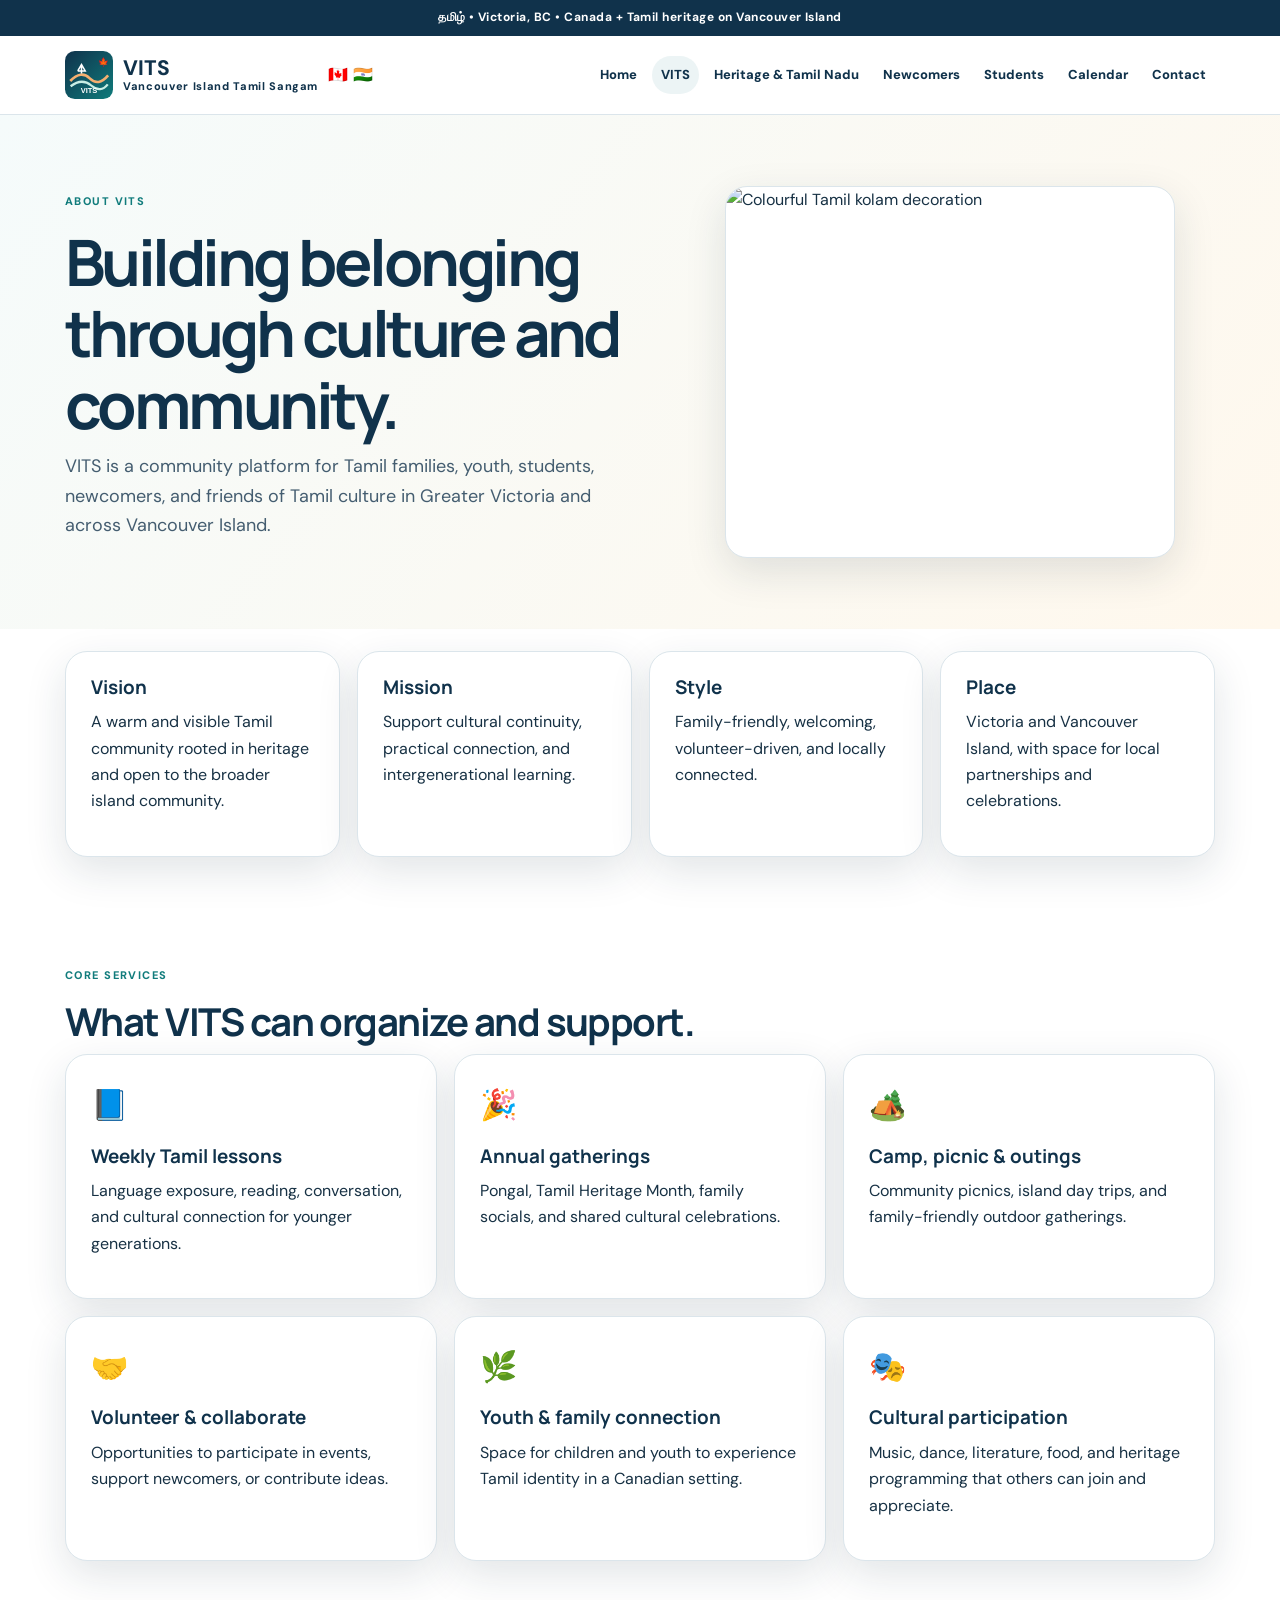
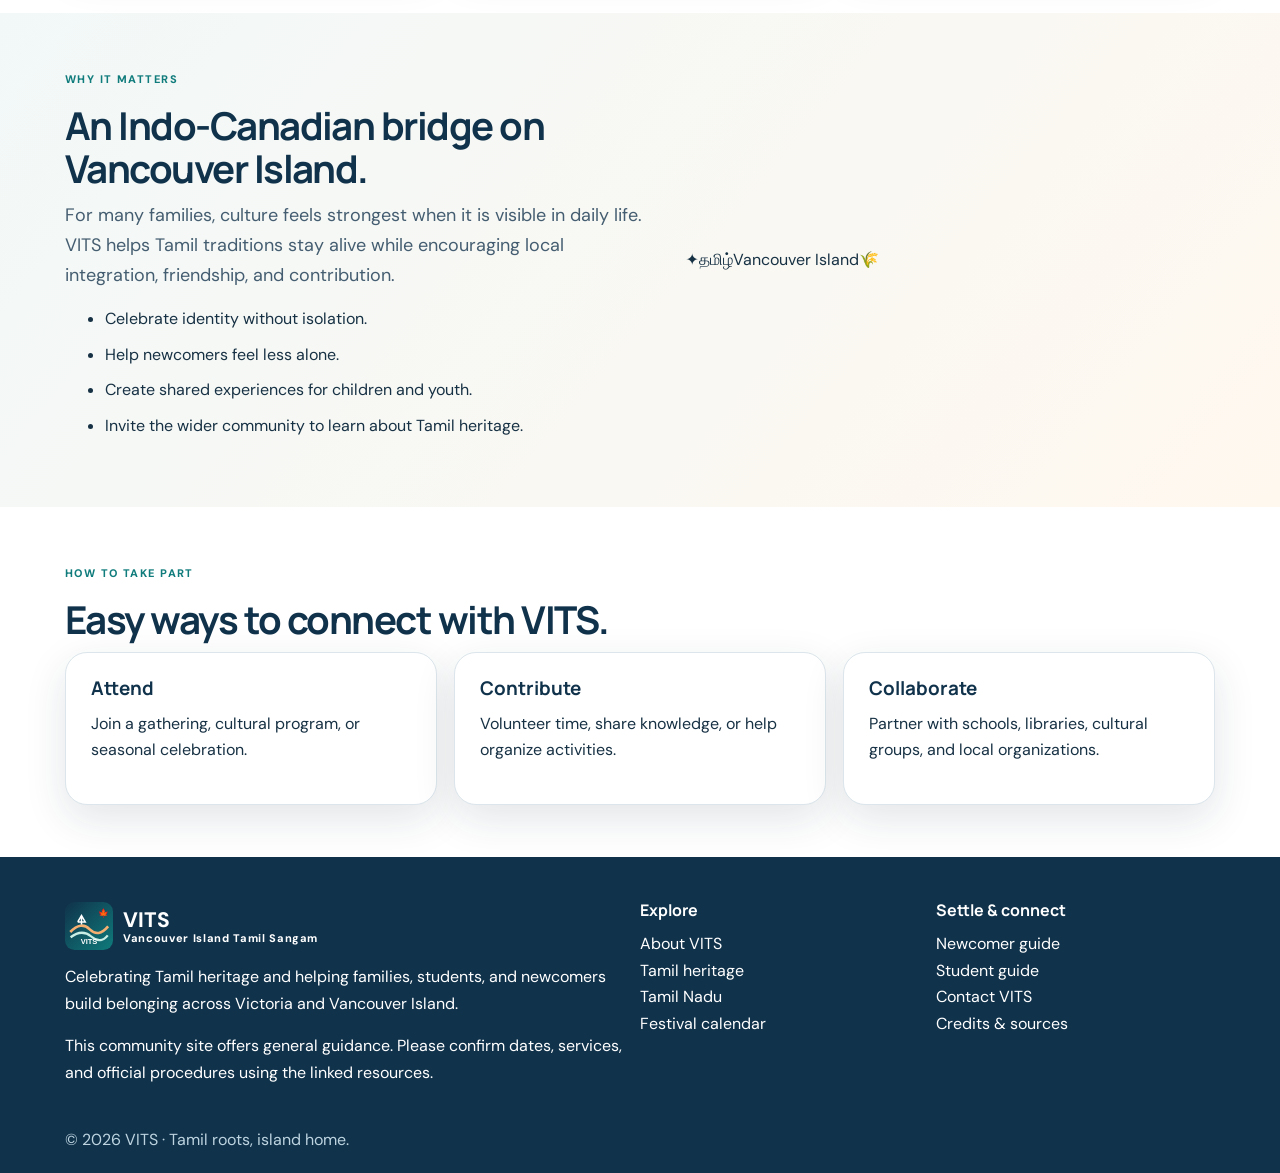
==== commit 717eab7c: "Simplify VITS heritage navigation and graphics" ====
--- a/about.html
+++ b/about.html
@@ -23,7 +23,7 @@
       <span class="brand-flags"><span>🇨🇦</span><span>🇮🇳</span></span>
     </a>
     <button id="menu" class="menu-btn" aria-label="Toggle navigation" aria-expanded="false">☰</button>
-    <nav id="navlinks" class="navlinks" aria-label="Main navigation"><a class="" href="index.html">Home</a><a class="active" href="about.html">VITS</a><a class="" href="culture.html">Heritage</a><a class="" href="tamilnadu.html">Tamil Nadu</a><a class="" href="newcomers.html">Newcomers</a><a class="" href="students.html">Students</a><a class="" href="calendar.html">Calendar</a><a class="" href="contact.html">Contact</a></nav>
+    <nav id="navlinks" class="navlinks" aria-label="Main navigation"><a class="" href="index.html">Home</a><a class="active" href="about.html">VITS</a><a class="" href="culture.html">Heritage & Tamil Nadu</a><a class="" href="newcomers.html">Newcomers</a><a class="" href="students.html">Students</a><a class="" href="calendar.html">Calendar</a><a class="" href="contact.html">Contact</a></nav>
   </div>
 </header>
 <main>
@@ -34,7 +34,7 @@
       <h1>Building belonging through culture and community.</h1>
       <p class="lead">VITS is a community platform for Tamil families, youth, students, newcomers, and friends of Tamil culture in Greater Victoria and across Vancouver Island.</p>
     </div>
-    <figure class="photo-frame"><img src="https://commons.wikimedia.org/wiki/Special:FilePath/2019_kolam_decoration_for_Pongal_festival%2C_South_India.jpg?width=1200" alt="Colourful Tamil kolam decoration"></figure>
+    <figure class="photo-frame"><img src="https://images.unsplash.com/photo-1606293926075-69a00dbfde81?auto=format&fit=crop&w=1300&q=85" alt="Colourful Tamil kolam decoration"></figure>
   </div>
 </section>
 
@@ -72,14 +72,7 @@
         <li>Invite the wider community to learn about Tamil heritage.</li>
       </ul>
     </div>
-    <div class="flag-panel">
-      <div class="flag-card">
-        <span class="flag">🇨🇦</span>
-        <span class="plus">+</span>
-        <span class="flag">🇮🇳</span>
-      </div>
-      <p class="center muted">Local belonging and cultural continuity can grow together.</p>
-    </div>
+    <div class="canada-heritage-art"><span class="art-leaf">✦</span><span class="art-tamil">தமிழ்</span><span class="art-island">Vancouver Island</span><span class="art-wave"></span><span class="art-pongal">🌾</span></div>
   </div>
 </section>
 
@@ -106,7 +99,7 @@
       <h4>Explore</h4>
       <a href="about.html">About VITS</a>
       <a href="culture.html">Tamil heritage</a>
-      <a href="tamilnadu.html">Tamil Nadu</a>
+      <a href="culture.html">Tamil Nadu</a>
       <a href="calendar.html">Festival calendar</a>
     </div>
     <div>
--- a/assets/style.css
+++ b/assets/style.css
@@ -1 +1,3 @@
-:root{--navy:#10324b;--teal:#0f7b7b;--ink:#173144;--muted:#536d80;--line:#dbe5eb;--cream:#faf7f0;--shadow:0 14px 40px #152d4320}*{box-sizing:border-box}html{scroll-behavior:smooth}body{margin:0;background:#fff;color:var(--ink);font:16px/1.65 "DM Sans",system-ui,Arial,sans-serif}h1,h2,h3,h4{font-family:Manrope,system-ui,sans-serif;line-height:1.12;color:var(--navy);margin:0 0 .7rem}h1{font-size:clamp(2.5rem,5vw,4.6rem);letter-spacing:-.055em}h2{font-size:clamp(1.8rem,3vw,2.7rem);letter-spacing:-.04em}h3{font-size:1.18rem}p{margin:.35rem 0 1rem}a{color:var(--teal);text-decoration:none}a:hover{text-decoration:underline}img{max-width:100%;display:block}.container{width:min(1150px,92%);margin:auto}.top-strip{background:var(--navy);color:#fff;text-align:center;padding:8px 14px;font-size:12px;letter-spacing:.04em;font-weight:700}.site-header{position:sticky;top:0;z-index:50;background:#fffffff5;backdrop-filter:blur(10px);border-bottom:1px solid var(--line)}.nav-wrap{display:flex;justify-content:space-between;align-items:center;gap:14px;min-height:82px}.brand{display:flex;gap:10px;align-items:center;color:var(--navy);font-weight:800}.brand-logo{width:50px;height:50px}.brand-text{display:flex;flex-direction:column;line-height:1.2;font-size:22px}.brand-text small{font-size:10px;letter-spacing:.06em}.brand-flags{display:flex;gap:8px}.navlinks{display:flex;gap:4px;flex-wrap:wrap}.navlinks a{font-size:12px;padding:9px 11px;border-radius:25px;color:var(--navy);font-weight:800}.navlinks a.active,.navlinks a:hover{background:#ecf4f5;text-decoration:none}.menu-btn{display:none}.section{padding:52px 0}.compact{padding-top:22px}.tint{background:linear-gradient(130deg,#f2f8f8,#fff8ef)}.hero,.page-hero{padding:72px 0;background:linear-gradient(130deg,#f5fbfb,#fff8ed)}.page-hero.slim{padding:55px 0}.hero-grid,.split-grid{display:grid;grid-template-columns:1.1fr 1fr;gap:38px;align-items:center}.card-surface,.mini-card,.feature-card,.stat-card,.quote-card,.heritage-card,.month-card,.media-card,.photo-frame,.resource-pill,.festival-badge,.mini-badge{padding:25px;border:1px solid var(--line);border-radius:22px;background:white;box-shadow:var(--shadow)}.card-surface.soft{background:#f7fbfb}.eyebrow{display:inline-block;color:#117c7c;text-transform:uppercase;letter-spacing:.13em;font-weight:800;font-size:11px;margin-bottom:16px}.lead,.section-intro{font-size:18px;color:#445d70;max-width:65ch}.chip-row,.button-row,.button-stack{display:flex;gap:10px;flex-wrap:wrap;margin-top:23px}.chip{font-size:13px;padding:7px 12px;background:#eff6f7;border-radius:40px;font-weight:700}.btn{display:inline-block;background:var(--navy);padding:12px 20px;color:white;border-radius:40px;border:1px solid var(--navy);font-weight:800;cursor:pointer}.btn:hover{color:white;background:#24526c;text-decoration:none}.btn-light,.btn-outline{background:white;color:var(--navy)}.hero-collage{display:grid;grid-template-columns:1.15fr .85fr;gap:12px}.photo{position:relative;min-height:190px;border-radius:20px;overflow:hidden;margin:0;background:#dce7ec}.photo.main{grid-row:span 2;min-height:415px}.photo img{height:100%;width:100%;object-fit:cover}.photo figcaption{position:absolute;bottom:12px;left:12px;background:#112f43dd;border-radius:30px;color:white;padding:6px 11px;font-size:12px}.stats-grid,.card-grid,.heritage-grid,.month-grid,.footer-grid,.contact-grid{display:grid;gap:17px}.stats-grid{grid-template-columns:repeat(3,1fr)}.card-grid.four,.heritage-grid,.month-grid{grid-template-columns:repeat(4,1fr)}.card-grid.three{grid-template-columns:repeat(3,1fr)}.card-grid.two,.contact-grid{grid-template-columns:repeat(2,1fr)}.stat-card strong{display:block;font-size:21px;color:#087c7e}.feature-card .emoji{font-size:30px;margin-bottom:16px}.section-head{margin-bottom:20px}.media-card{overflow:hidden;padding:0;display:grid;grid-template-columns:160px 1fr}.media-card.large{display:block}.media-card img{width:100%;height:200px;object-fit:cover}.media-card>div{padding:19px}.duo-cards{display:grid;gap:15px}.heritage-card:before{display:block;font-size:27px;margin-bottom:12px}.accent-leaf:before{content:"🍁"}.accent-pongal:before{content:"🌾"}.accent-script:before{content:"அ"}.accent-book:before{content:"📜"}.cta-band{background:#eff7f6}.cta-flex{display:flex;align-items:center;justify-content:space-between;gap:25px}.resource-cluster{display:grid;grid-template-columns:repeat(2,1fr);gap:15px}.resource-pill{color:var(--navy);font-weight:800}.photo-frame{padding:0;overflow:hidden}.photo-frame img{width:100%;height:370px;object-fit:cover}.flag-card{display:flex;align-items:center;justify-content:center;font-size:3rem;gap:15px}.clean-list li{margin:9px 0}.script-card{padding:20px;border-radius:18px;background:#f0f9f8;font-size:28px;letter-spacing:.12em}.script-row{margin:8px 0}.tamil-quote{font-size:23px}.festival-badge{text-align:center;font-size:5rem}.festival-badge span{display:block;font-size:19px}.month-card span{color:#147a7b;font-weight:900}.text-link{display:block;margin-top:11px;font-weight:700}.contact-form{display:grid;gap:15px}.contact-form label{display:grid;font-weight:700;gap:5px}.contact-form input,.contact-form textarea,.contact-form select{font:inherit;width:100%;padding:12px;border:1px solid #b9cad2;border-radius:10px}.contact-badges{display:grid;gap:15px}.footer{padding:45px 0 20px;background:var(--navy);color:#fff}.footer h4,.footer p,.footer a,.footer .brand{color:#fff}.footer-grid{grid-template-columns:2fr 1fr 1fr}.footer-grid a:not(.brand){display:block}.legal{padding-top:25px;color:#bdd4e0}.muted{color:var(--muted)}.center{text-align:center}@media(max-width:980px){.nav-wrap{flex-wrap:wrap}.navlinks{width:100%;padding:0 0 10px}.hero-grid,.split-grid{grid-template-columns:1fr}.card-grid.four,.heritage-grid,.month-grid{grid-template-columns:repeat(2,1fr)}}@media(max-width:650px){.nav-wrap{flex-wrap:wrap;padding:10px 0}.brand-flags{display:none}.navlinks{gap:0}.navlinks a{padding:6px;font-size:11px}.hero,.page-hero{padding:40px 0}.hero-collage{grid-template-columns:1fr 1fr}.photo.main{grid-row:auto;min-height:260px}.stats-grid,.card-grid.four,.card-grid.three,.card-grid.two,.heritage-grid,.month-grid,.contact-grid,.footer-grid{grid-template-columns:1fr}.media-card{grid-template-columns:1fr}.cta-flex{display:block}.section{padding:34px 0}}+:root{--navy:#10324b;--teal:#0f7b7b;--ink:#173144;--muted:#536d80;--line:#dbe5eb;--cream:#faf7f0;--shadow:0 14px 40px #152d4320}*{box-sizing:border-box}html{scroll-behavior:smooth}body{margin:0;background:#fff;color:var(--ink);font:16px/1.65 "DM Sans",system-ui,Arial,sans-serif}h1,h2,h3,h4{font-family:Manrope,system-ui,sans-serif;line-height:1.12;color:var(--navy);margin:0 0 .7rem}h1{font-size:clamp(2.5rem,5vw,4.6rem);letter-spacing:-.055em}h2{font-size:clamp(1.8rem,3vw,2.7rem);letter-spacing:-.04em}h3{font-size:1.18rem}p{margin:.35rem 0 1rem}a{color:var(--teal);text-decoration:none}a:hover{text-decoration:underline}img{max-width:100%;display:block}.container{width:min(1150px,92%);margin:auto}.top-strip{background:var(--navy);color:#fff;text-align:center;padding:8px 14px;font-size:12px;letter-spacing:.04em;font-weight:700}.site-header{position:sticky;top:0;z-index:50;background:#fffffff5;backdrop-filter:blur(10px);border-bottom:1px solid var(--line)}.nav-wrap{display:flex;justify-content:space-between;align-items:center;gap:14px;min-height:82px}.brand{display:flex;gap:10px;align-items:center;color:var(--navy);font-weight:800}.brand-logo{width:50px;height:50px}.brand-text{display:flex;flex-direction:column;line-height:1.2;font-size:22px}.brand-text small{font-size:10px;letter-spacing:.06em}.brand-flags{display:flex;gap:8px}.navlinks{display:flex;gap:4px;flex-wrap:wrap}.navlinks a{font-size:12px;padding:9px 11px;border-radius:25px;color:var(--navy);font-weight:800}.navlinks a.active,.navlinks a:hover{background:#ecf4f5;text-decoration:none}.menu-btn{display:none}.section{padding:52px 0}.compact{padding-top:22px}.tint{background:linear-gradient(130deg,#f2f8f8,#fff8ef)}.hero,.page-hero{padding:72px 0;background:linear-gradient(130deg,#f5fbfb,#fff8ed)}.page-hero.slim{padding:55px 0}.hero-grid,.split-grid{display:grid;grid-template-columns:1.1fr 1fr;gap:38px;align-items:center}.card-surface,.mini-card,.feature-card,.stat-card,.quote-card,.heritage-card,.month-card,.media-card,.photo-frame,.resource-pill,.festival-badge,.mini-badge{padding:25px;border:1px solid var(--line);border-radius:22px;background:white;box-shadow:var(--shadow)}.card-surface.soft{background:#f7fbfb}.eyebrow{display:inline-block;color:#117c7c;text-transform:uppercase;letter-spacing:.13em;font-weight:800;font-size:11px;margin-bottom:16px}.lead,.section-intro{font-size:18px;color:#445d70;max-width:65ch}.chip-row,.button-row,.button-stack{display:flex;gap:10px;flex-wrap:wrap;margin-top:23px}.chip{font-size:13px;padding:7px 12px;background:#eff6f7;border-radius:40px;font-weight:700}.btn{display:inline-block;background:var(--navy);padding:12px 20px;color:white;border-radius:40px;border:1px solid var(--navy);font-weight:800;cursor:pointer}.btn:hover{color:white;background:#24526c;text-decoration:none}.btn-light,.btn-outline{background:white;color:var(--navy)}.hero-collage{display:grid;grid-template-columns:1.15fr .85fr;gap:12px}.photo{position:relative;min-height:190px;border-radius:20px;overflow:hidden;margin:0;background:#dce7ec}.photo.main{grid-row:span 2;min-height:415px}.photo img{height:100%;width:100%;object-fit:cover}.photo figcaption{position:absolute;bottom:12px;left:12px;background:#112f43dd;border-radius:30px;color:white;padding:6px 11px;font-size:12px}.stats-grid,.card-grid,.heritage-grid,.month-grid,.footer-grid,.contact-grid{display:grid;gap:17px}.stats-grid{grid-template-columns:repeat(3,1fr)}.card-grid.four,.heritage-grid,.month-grid{grid-template-columns:repeat(4,1fr)}.card-grid.three{grid-template-columns:repeat(3,1fr)}.card-grid.two,.contact-grid{grid-template-columns:repeat(2,1fr)}.stat-card strong{display:block;font-size:21px;color:#087c7e}.feature-card .emoji{font-size:30px;margin-bottom:16px}.section-head{margin-bottom:20px}.media-card{overflow:hidden;padding:0;display:grid;grid-template-columns:160px 1fr}.media-card.large{display:block}.media-card img{width:100%;height:200px;object-fit:cover}.media-card>div{padding:19px}.duo-cards{display:grid;gap:15px}.heritage-card:before{display:block;font-size:27px;margin-bottom:12px}.accent-leaf:before{content:"🍁"}.accent-pongal:before{content:"🌾"}.accent-script:before{content:"அ"}.accent-book:before{content:"📜"}.cta-band{background:#eff7f6}.cta-flex{display:flex;align-items:center;justify-content:space-between;gap:25px}.resource-cluster{display:grid;grid-template-columns:repeat(2,1fr);gap:15px}.resource-pill{color:var(--navy);font-weight:800}.photo-frame{padding:0;overflow:hidden}.photo-frame img{width:100%;height:370px;object-fit:cover}.flag-card{display:flex;align-items:center;justify-content:center;font-size:3rem;gap:15px}.clean-list li{margin:9px 0}.script-card{padding:20px;border-radius:18px;background:#f0f9f8;font-size:28px;letter-spacing:.12em}.script-row{margin:8px 0}.tamil-quote{font-size:23px}.festival-badge{text-align:center;font-size:5rem}.festival-badge span{display:block;font-size:19px}.month-card span{color:#147a7b;font-weight:900}.text-link{display:block;margin-top:11px;font-weight:700}.contact-form{display:grid;gap:15px}.contact-form label{display:grid;font-weight:700;gap:5px}.contact-form input,.contact-form textarea,.contact-form select{font:inherit;width:100%;padding:12px;border:1px solid #b9cad2;border-radius:10px}.contact-badges{display:grid;gap:15px}.footer{padding:45px 0 20px;background:var(--navy);color:#fff}.footer h4,.footer p,.footer a,.footer .brand{color:#fff}.footer-grid{grid-template-columns:2fr 1fr 1fr}.footer-grid a:not(.brand){display:block}.legal{padding-top:25px;color:#bdd4e0}.muted{color:var(--muted)}.center{text-align:center}@media(max-width:980px){.nav-wrap{flex-wrap:wrap}.navlinks{width:100%;padding:0 0 10px}.hero-grid,.split-grid{grid-template-columns:1fr}.card-grid.four,.heritage-grid,.month-grid{grid-template-columns:repeat(2,1fr)}}@media(max-width:650px){.nav-wrap{flex-wrap:wrap;padding:10px 0}.brand-flags{display:none}.navlinks{gap:0}.navlinks a{padding:6px;font-size:11px}.hero,.page-hero{padding:40px 0}.hero-collage{grid-template-columns:1fr 1fr}.photo.main{grid-row:auto;min-height:260px}.stats-grid,.card-grid.four,.card-grid.three,.card-grid.two,.heritage-grid,.month-grid,.contact-grid,.footer-grid{grid-template-columns:1fr}.media-card{grid-template-columns:1fr}.cta-flex{display:block}.section{padding:34px 0}}
+/* Logo and header safety overrides */
+.site-header .brand-logo,.site-header .brand img,.footer .brand-logo{width:48px!important;height:48px!important;max-width:48px!important;max-height:48px!important;min-width:48px!important;flex:0 0 48px!important;object-fit:contain!important;display:block!important}.site-header .brand{flex:0 0 auto}.site-header .nav-wrap{min-height:78px;height:auto}.site-header .navlinks{flex:1 1 auto;justify-content:flex-end}.site-header .navlinks a{white-space:nowrap}@media(max-width:900px){.site-header .navlinks{flex-basis:100%;justify-content:center}}@media(max-width:600px){.site-header .brand-logo,.site-header .brand img{width:42px!important;height:42px!important;min-width:42px!important;max-width:42px!important}}
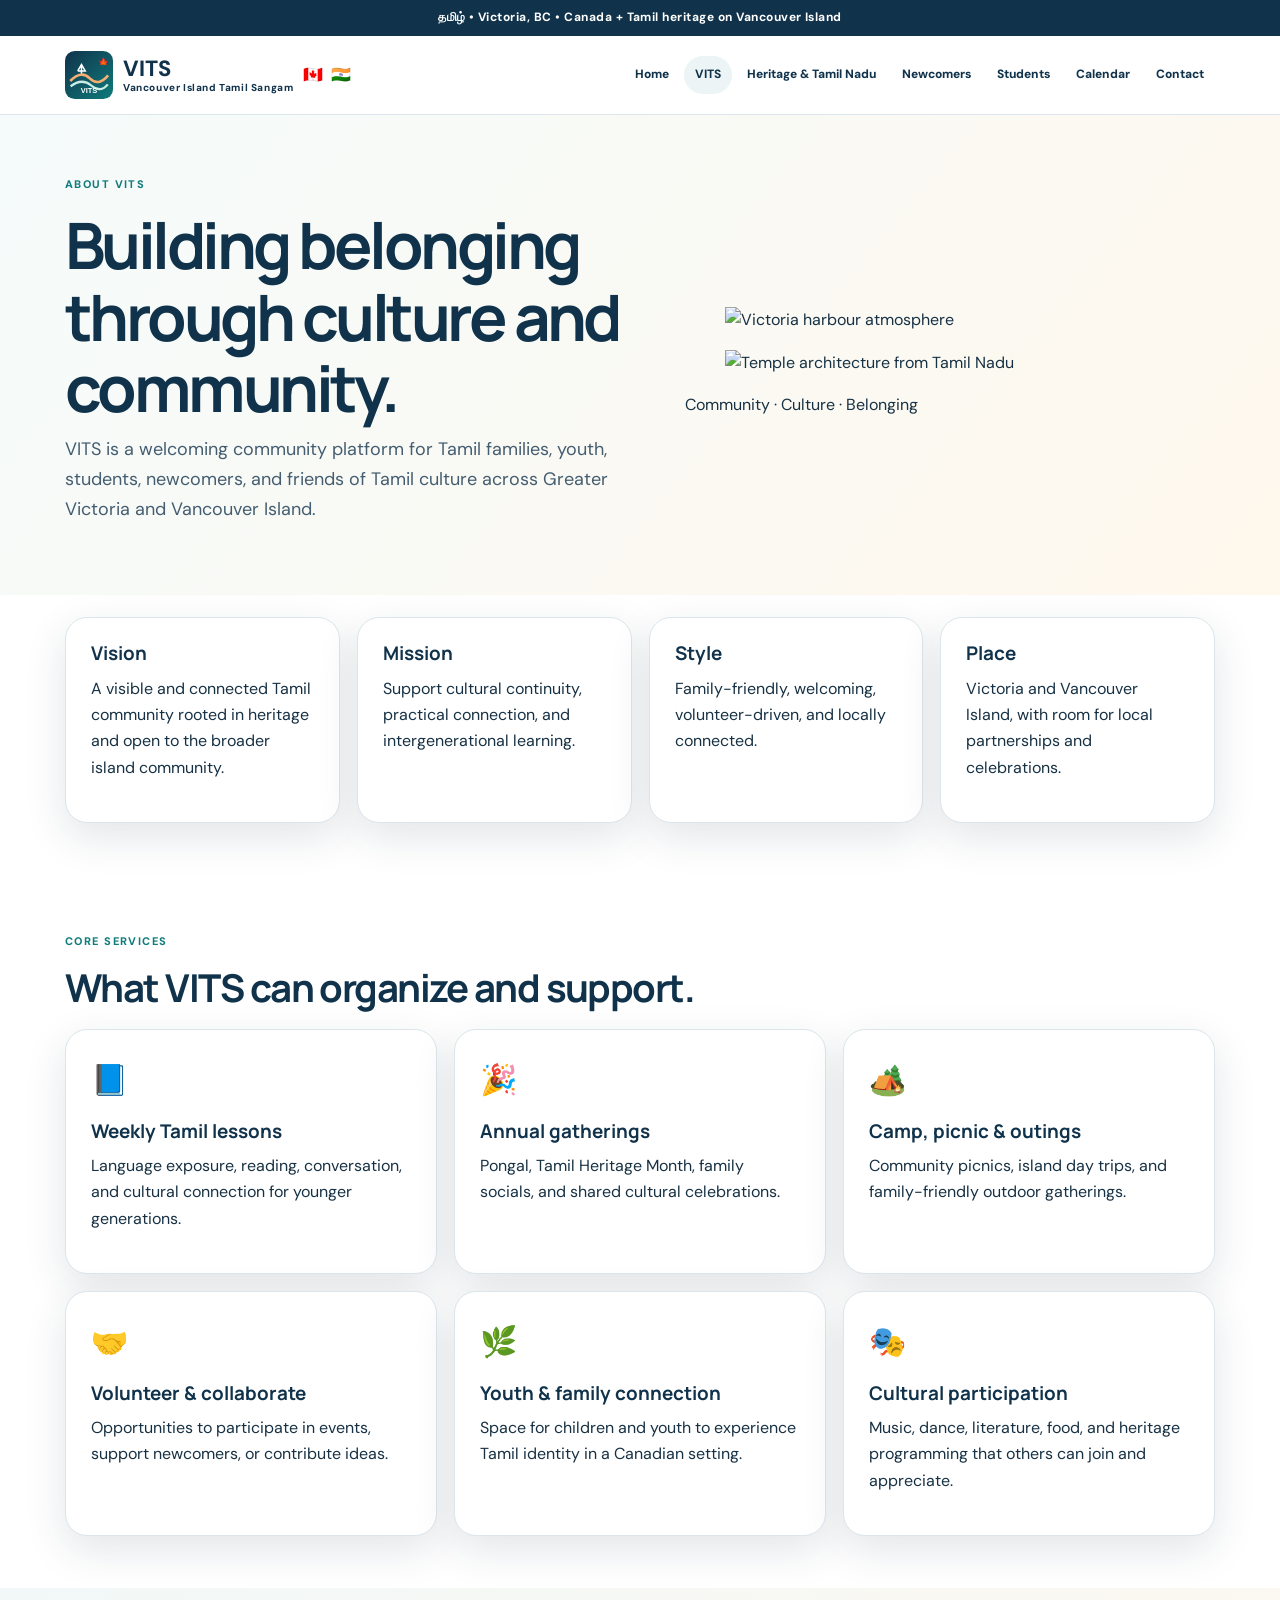
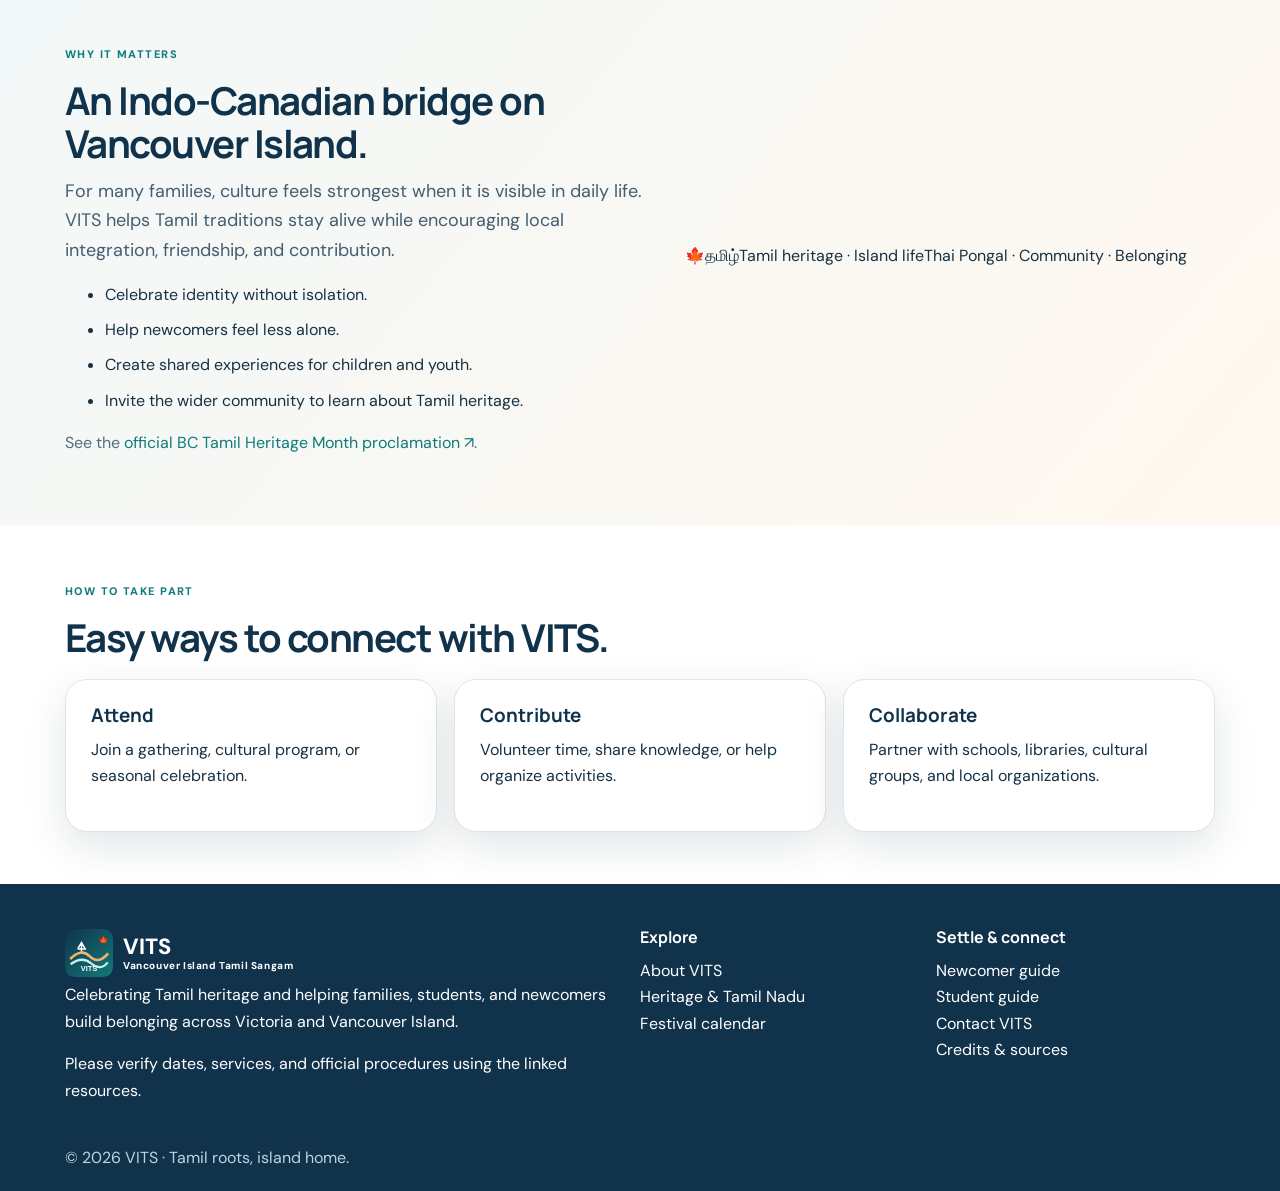
==== commit f1e162de: "Publish refreshed VITS v3 about.html" ====
--- a/about.html
+++ b/about.html
@@ -11,7 +11,7 @@
   <link href="https://fonts.googleapis.com/css2?family=DM+Sans:wght@400;500;700;800&family=Manrope:wght@700;800&display=swap" rel="stylesheet">
   <link rel="stylesheet" href="assets/style.css">
   <link rel="icon" href="assets/favicon.svg" type="image/svg+xml">
-<style>/* Critical layout prevents oversized SVG if external CSS is delayed */html{font-family:Arial,sans-serif}body{margin:0}img{max-width:100%;height:auto}.container{width:min(1150px,92%);margin:0 auto}.site-header{background:#fff;border-bottom:1px solid #dbe5eb;position:relative;z-index:20}.nav-wrap{min-height:74px;display:flex;align-items:center;justify-content:space-between;gap:14px;flex-wrap:wrap}.brand{display:inline-flex;align-items:center;gap:10px;text-decoration:none;color:#10324b;font-weight:800}.brand-logo,.brand img,.footer-brand img{width:48px!important;height:48px!important;min-width:48px;max-width:48px!important;max-height:48px!important;object-fit:contain;flex:none;display:block}.brand-text{font-size:21px;line-height:1.1}.brand-text small{display:block;font-size:11px}.brand-flags{display:flex;gap:5px}.navlinks{display:flex;align-items:center;gap:6px;flex-wrap:wrap}.navlinks a{padding:8px 9px;text-decoration:none;color:#10324b;font-size:13px}.top-strip{background:#10324b;color:#fff;padding:8px;text-align:center;font-size:12px}.menu-btn{display:none}@media(max-width:900px){.nav-wrap{align-items:center}.navlinks{width:100%;justify-content:center;padding-bottom:10px}.navlinks a{font-size:12px}}@media(max-width:600px){.brand-logo,.brand img{width:42px!important;height:42px!important;min-width:42px;max-width:42px!important}.navlinks{gap:2px}.navlinks a{font-size:11px;padding:5px}}</style></head>
+</head>
 <body>
 <div class="top-strip">தமிழ் • Victoria, BC • Canada + Tamil heritage on Vancouver Island</div>
 
@@ -32,58 +32,19 @@
     <div>
       <span class="eyebrow">About VITS</span>
       <h1>Building belonging through culture and community.</h1>
-      <p class="lead">VITS is a community platform for Tamil families, youth, students, newcomers, and friends of Tamil culture in Greater Victoria and across Vancouver Island.</p>
+      <p class="lead">VITS is a welcoming community platform for Tamil families, youth, students, newcomers, and friends of Tamil culture across Greater Victoria and Vancouver Island.</p>
     </div>
-    <figure class="photo-frame"><img src="https://images.unsplash.com/photo-1606293926075-69a00dbfde81?auto=format&fit=crop&w=1300&q=85" alt="Colourful Tamil kolam decoration"></figure>
+    <div class="about-hero-visual" aria-label="VITS visual collage">
+      <figure class="visual-photo visual-large"><img src="https://images.unsplash.com/photo-1519834089823-f2ac73c8d5b1?auto=format&fit=crop&w=1400&q=80" alt="Victoria harbour atmosphere"></figure>
+      <figure class="visual-photo visual-small"><img src="https://commons.wikimedia.org/wiki/Special:FilePath/Brihadisvara_Temple,_Thanjavur,_Tamil_Nadu,_India.jpg?width=1400" alt="Temple architecture from Tamil Nadu"></figure>
+      <div class="about-hero-badge">Community · Culture · Belonging</div>
+    </div>
   </div>
 </section>
-
-<section class="section compact">
-  <div class="container card-grid four">
-    <article class="mini-card"><h3>Vision</h3><p>A warm and visible Tamil community rooted in heritage and open to the broader island community.</p></article>
-    <article class="mini-card"><h3>Mission</h3><p>Support cultural continuity, practical connection, and intergenerational learning.</p></article>
-    <article class="mini-card"><h3>Style</h3><p>Family-friendly, welcoming, volunteer-driven, and locally connected.</p></article>
-    <article class="mini-card"><h3>Place</h3><p>Victoria and Vancouver Island, with space for local partnerships and celebrations.</p></article>
-  </div>
-</section>
-
-<section class="section">
-  <div class="container section-head"><div><span class="eyebrow">Core services</span><h2>What VITS can organize and support.</h2></div></div>
-  <div class="container card-grid three">
-    <article class="feature-card"><div class="emoji">📘</div><h3>Weekly Tamil lessons</h3><p>Language exposure, reading, conversation, and cultural connection for younger generations.</p></article>
-    <article class="feature-card"><div class="emoji">🎉</div><h3>Annual gatherings</h3><p>Pongal, Tamil Heritage Month, family socials, and shared cultural celebrations.</p></article>
-    <article class="feature-card"><div class="emoji">🏕️</div><h3>Camp, picnic & outings</h3><p>Community picnics, island day trips, and family-friendly outdoor gatherings.</p></article>
-    <article class="feature-card"><div class="emoji">🤝</div><h3>Volunteer & collaborate</h3><p>Opportunities to participate in events, support newcomers, or contribute ideas.</p></article>
-    <article class="feature-card"><div class="emoji">🌿</div><h3>Youth & family connection</h3><p>Space for children and youth to experience Tamil identity in a Canadian setting.</p></article>
-    <article class="feature-card"><div class="emoji">🎭</div><h3>Cultural participation</h3><p>Music, dance, literature, food, and heritage programming that others can join and appreciate.</p></article>
-  </div>
-</section>
-
-<section class="section tint">
-  <div class="container split-grid align-center">
-    <div class="content-panel">
-      <span class="eyebrow">Why it matters</span>
-      <h2>An Indo-Canadian bridge on Vancouver Island.</h2>
-      <p class="section-intro">For many families, culture feels strongest when it is visible in daily life. VITS helps Tamil traditions stay alive while encouraging local integration, friendship, and contribution.</p>
-      <ul class="clean-list">
-        <li>Celebrate identity without isolation.</li>
-        <li>Help newcomers feel less alone.</li>
-        <li>Create shared experiences for children and youth.</li>
-        <li>Invite the wider community to learn about Tamil heritage.</li>
-      </ul>
-    </div>
-    <div class="canada-heritage-art"><span class="art-leaf">✦</span><span class="art-tamil">தமிழ்</span><span class="art-island">Vancouver Island</span><span class="art-wave"></span><span class="art-pongal">🌾</span></div>
-  </div>
-</section>
-
-<section class="section">
-  <div class="container section-head"><div><span class="eyebrow">How to take part</span><h2>Easy ways to connect with VITS.</h2></div></div>
-  <div class="container card-grid three">
-    <article class="mini-card"><h3>Attend</h3><p>Join a gathering, cultural program, or seasonal celebration.</p></article>
-    <article class="mini-card"><h3>Contribute</h3><p>Volunteer time, share knowledge, or help organize activities.</p></article>
-    <article class="mini-card"><h3>Collaborate</h3><p>Partner with schools, libraries, cultural groups, and local organizations.</p></article>
-  </div>
-</section>
+<section class="section compact"><div class="container card-grid four"><article class="mini-card"><h3>Vision</h3><p>A visible and connected Tamil community rooted in heritage and open to the broader island community.</p></article><article class="mini-card"><h3>Mission</h3><p>Support cultural continuity, practical connection, and intergenerational learning.</p></article><article class="mini-card"><h3>Style</h3><p>Family-friendly, welcoming, volunteer-driven, and locally connected.</p></article><article class="mini-card"><h3>Place</h3><p>Victoria and Vancouver Island, with room for local partnerships and celebrations.</p></article></div></section>
+<section class="section"><div class="container section-head"><div><span class="eyebrow">Core services</span><h2>What VITS can organize and support.</h2></div></div><div class="container card-grid three"><article class="feature-card"><div class="emoji">📘</div><h3>Weekly Tamil lessons</h3><p>Language exposure, reading, conversation, and cultural connection for younger generations.</p></article><article class="feature-card"><div class="emoji">🎉</div><h3>Annual gatherings</h3><p>Pongal, Tamil Heritage Month, family socials, and shared cultural celebrations.</p></article><article class="feature-card"><div class="emoji">🏕️</div><h3>Camp, picnic & outings</h3><p>Community picnics, island day trips, and family-friendly outdoor gatherings.</p></article><article class="feature-card"><div class="emoji">🤝</div><h3>Volunteer & collaborate</h3><p>Opportunities to participate in events, support newcomers, or contribute ideas.</p></article><article class="feature-card"><div class="emoji">🌿</div><h3>Youth & family connection</h3><p>Space for children and youth to experience Tamil identity in a Canadian setting.</p></article><article class="feature-card"><div class="emoji">🎭</div><h3>Cultural participation</h3><p>Music, dance, literature, food, and heritage programming that others can join and appreciate.</p></article></div></section>
+<section class="section tint"><div class="container split-grid align-center"><div class="content-panel"><span class="eyebrow">Why it matters</span><h2>An Indo-Canadian bridge on Vancouver Island.</h2><p class="section-intro">For many families, culture feels strongest when it is visible in daily life. VITS helps Tamil traditions stay alive while encouraging local integration, friendship, and contribution.</p><ul class="clean-list"><li>Celebrate identity without isolation.</li><li>Help newcomers feel less alone.</li><li>Create shared experiences for children and youth.</li><li>Invite the wider community to learn about Tamil heritage.</li></ul><p class="muted" style="margin-top:1rem">See the <a href="https://www.bclaws.gov.bc.ca/civix/document/id/proclamations/proclamations/TamilHeritageMth2026" target="_blank" rel="noopener">official BC Tamil Heritage Month proclamation ↗</a>.</p></div><div class="integration-graphic" aria-label="Creative graphic representing Tamil heritage and life on Vancouver Island"><span class="ig-leaf">🍁</span><span class="ig-word">தமிழ்</span><span class="ig-wave ig-wave-one"></span><span class="ig-wave ig-wave-two"></span><span class="ig-sun"></span><span class="ig-title">Tamil heritage · Island life</span><span class="ig-note">Thai Pongal · Community · Belonging</span></div></div></section>
+<section class="section"><div class="container section-head"><div><span class="eyebrow">How to take part</span><h2>Easy ways to connect with VITS.</h2></div></div><div class="container card-grid three"><article class="mini-card"><h3>Attend</h3><p>Join a gathering, cultural program, or seasonal celebration.</p></article><article class="mini-card"><h3>Contribute</h3><p>Volunteer time, share knowledge, or help organize activities.</p></article><article class="mini-card"><h3>Collaborate</h3><p>Partner with schools, libraries, cultural groups, and local organizations.</p></article></div></section>
 </main>
 <footer class="footer">
   <div class="container footer-grid">
@@ -93,13 +54,12 @@
         <span class="brand-text">VITS<small>Vancouver Island Tamil Sangam</small></span>
       </a>
       <p>Celebrating Tamil heritage and helping families, students, and newcomers build belonging across Victoria and Vancouver Island.</p>
-      <p class="muted small">This community site offers general guidance. Please confirm dates, services, and official procedures using the linked resources.</p>
+      <p class="muted small">Please verify dates, services, and official procedures using the linked resources.</p>
     </div>
     <div>
       <h4>Explore</h4>
       <a href="about.html">About VITS</a>
-      <a href="culture.html">Tamil heritage</a>
-      <a href="culture.html">Tamil Nadu</a>
+      <a href="culture.html">Heritage & Tamil Nadu</a>
       <a href="calendar.html">Festival calendar</a>
     </div>
     <div>
--- a/assets/style.css
+++ b/assets/style.css
@@ -1,3 +1,6 @@
 :root{--navy:#10324b;--teal:#0f7b7b;--ink:#173144;--muted:#536d80;--line:#dbe5eb;--cream:#faf7f0;--shadow:0 14px 40px #152d4320}*{box-sizing:border-box}html{scroll-behavior:smooth}body{margin:0;background:#fff;color:var(--ink);font:16px/1.65 "DM Sans",system-ui,Arial,sans-serif}h1,h2,h3,h4{font-family:Manrope,system-ui,sans-serif;line-height:1.12;color:var(--navy);margin:0 0 .7rem}h1{font-size:clamp(2.5rem,5vw,4.6rem);letter-spacing:-.055em}h2{font-size:clamp(1.8rem,3vw,2.7rem);letter-spacing:-.04em}h3{font-size:1.18rem}p{margin:.35rem 0 1rem}a{color:var(--teal);text-decoration:none}a:hover{text-decoration:underline}img{max-width:100%;display:block}.container{width:min(1150px,92%);margin:auto}.top-strip{background:var(--navy);color:#fff;text-align:center;padding:8px 14px;font-size:12px;letter-spacing:.04em;font-weight:700}.site-header{position:sticky;top:0;z-index:50;background:#fffffff5;backdrop-filter:blur(10px);border-bottom:1px solid var(--line)}.nav-wrap{display:flex;justify-content:space-between;align-items:center;gap:14px;min-height:82px}.brand{display:flex;gap:10px;align-items:center;color:var(--navy);font-weight:800}.brand-logo{width:50px;height:50px}.brand-text{display:flex;flex-direction:column;line-height:1.2;font-size:22px}.brand-text small{font-size:10px;letter-spacing:.06em}.brand-flags{display:flex;gap:8px}.navlinks{display:flex;gap:4px;flex-wrap:wrap}.navlinks a{font-size:12px;padding:9px 11px;border-radius:25px;color:var(--navy);font-weight:800}.navlinks a.active,.navlinks a:hover{background:#ecf4f5;text-decoration:none}.menu-btn{display:none}.section{padding:52px 0}.compact{padding-top:22px}.tint{background:linear-gradient(130deg,#f2f8f8,#fff8ef)}.hero,.page-hero{padding:72px 0;background:linear-gradient(130deg,#f5fbfb,#fff8ed)}.page-hero.slim{padding:55px 0}.hero-grid,.split-grid{display:grid;grid-template-columns:1.1fr 1fr;gap:38px;align-items:center}.card-surface,.mini-card,.feature-card,.stat-card,.quote-card,.heritage-card,.month-card,.media-card,.photo-frame,.resource-pill,.festival-badge,.mini-badge{padding:25px;border:1px solid var(--line);border-radius:22px;background:white;box-shadow:var(--shadow)}.card-surface.soft{background:#f7fbfb}.eyebrow{display:inline-block;color:#117c7c;text-transform:uppercase;letter-spacing:.13em;font-weight:800;font-size:11px;margin-bottom:16px}.lead,.section-intro{font-size:18px;color:#445d70;max-width:65ch}.chip-row,.button-row,.button-stack{display:flex;gap:10px;flex-wrap:wrap;margin-top:23px}.chip{font-size:13px;padding:7px 12px;background:#eff6f7;border-radius:40px;font-weight:700}.btn{display:inline-block;background:var(--navy);padding:12px 20px;color:white;border-radius:40px;border:1px solid var(--navy);font-weight:800;cursor:pointer}.btn:hover{color:white;background:#24526c;text-decoration:none}.btn-light,.btn-outline{background:white;color:var(--navy)}.hero-collage{display:grid;grid-template-columns:1.15fr .85fr;gap:12px}.photo{position:relative;min-height:190px;border-radius:20px;overflow:hidden;margin:0;background:#dce7ec}.photo.main{grid-row:span 2;min-height:415px}.photo img{height:100%;width:100%;object-fit:cover}.photo figcaption{position:absolute;bottom:12px;left:12px;background:#112f43dd;border-radius:30px;color:white;padding:6px 11px;font-size:12px}.stats-grid,.card-grid,.heritage-grid,.month-grid,.footer-grid,.contact-grid{display:grid;gap:17px}.stats-grid{grid-template-columns:repeat(3,1fr)}.card-grid.four,.heritage-grid,.month-grid{grid-template-columns:repeat(4,1fr)}.card-grid.three{grid-template-columns:repeat(3,1fr)}.card-grid.two,.contact-grid{grid-template-columns:repeat(2,1fr)}.stat-card strong{display:block;font-size:21px;color:#087c7e}.feature-card .emoji{font-size:30px;margin-bottom:16px}.section-head{margin-bottom:20px}.media-card{overflow:hidden;padding:0;display:grid;grid-template-columns:160px 1fr}.media-card.large{display:block}.media-card img{width:100%;height:200px;object-fit:cover}.media-card>div{padding:19px}.duo-cards{display:grid;gap:15px}.heritage-card:before{display:block;font-size:27px;margin-bottom:12px}.accent-leaf:before{content:"🍁"}.accent-pongal:before{content:"🌾"}.accent-script:before{content:"அ"}.accent-book:before{content:"📜"}.cta-band{background:#eff7f6}.cta-flex{display:flex;align-items:center;justify-content:space-between;gap:25px}.resource-cluster{display:grid;grid-template-columns:repeat(2,1fr);gap:15px}.resource-pill{color:var(--navy);font-weight:800}.photo-frame{padding:0;overflow:hidden}.photo-frame img{width:100%;height:370px;object-fit:cover}.flag-card{display:flex;align-items:center;justify-content:center;font-size:3rem;gap:15px}.clean-list li{margin:9px 0}.script-card{padding:20px;border-radius:18px;background:#f0f9f8;font-size:28px;letter-spacing:.12em}.script-row{margin:8px 0}.tamil-quote{font-size:23px}.festival-badge{text-align:center;font-size:5rem}.festival-badge span{display:block;font-size:19px}.month-card span{color:#147a7b;font-weight:900}.text-link{display:block;margin-top:11px;font-weight:700}.contact-form{display:grid;gap:15px}.contact-form label{display:grid;font-weight:700;gap:5px}.contact-form input,.contact-form textarea,.contact-form select{font:inherit;width:100%;padding:12px;border:1px solid #b9cad2;border-radius:10px}.contact-badges{display:grid;gap:15px}.footer{padding:45px 0 20px;background:var(--navy);color:#fff}.footer h4,.footer p,.footer a,.footer .brand{color:#fff}.footer-grid{grid-template-columns:2fr 1fr 1fr}.footer-grid a:not(.brand){display:block}.legal{padding-top:25px;color:#bdd4e0}.muted{color:var(--muted)}.center{text-align:center}@media(max-width:980px){.nav-wrap{flex-wrap:wrap}.navlinks{width:100%;padding:0 0 10px}.hero-grid,.split-grid{grid-template-columns:1fr}.card-grid.four,.heritage-grid,.month-grid{grid-template-columns:repeat(2,1fr)}}@media(max-width:650px){.nav-wrap{flex-wrap:wrap;padding:10px 0}.brand-flags{display:none}.navlinks{gap:0}.navlinks a{padding:6px;font-size:11px}.hero,.page-hero{padding:40px 0}.hero-collage{grid-template-columns:1fr 1fr}.photo.main{grid-row:auto;min-height:260px}.stats-grid,.card-grid.four,.card-grid.three,.card-grid.two,.heritage-grid,.month-grid,.contact-grid,.footer-grid{grid-template-columns:1fr}.media-card{grid-template-columns:1fr}.cta-flex{display:block}.section{padding:34px 0}}
 /* Logo and header safety overrides */
 .site-header .brand-logo,.site-header .brand img,.footer .brand-logo{width:48px!important;height:48px!important;max-width:48px!important;max-height:48px!important;min-width:48px!important;flex:0 0 48px!important;object-fit:contain!important;display:block!important}.site-header .brand{flex:0 0 auto}.site-header .nav-wrap{min-height:78px;height:auto}.site-header .navlinks{flex:1 1 auto;justify-content:flex-end}.site-header .navlinks a{white-space:nowrap}@media(max-width:900px){.site-header .navlinks{flex-basis:100%;justify-content:center}}@media(max-width:600px){.site-header .brand-logo,.site-header .brand img{width:42px!important;height:42px!important;min-width:42px!important;max-width:42px!important}}
+
+/* Indo-Canadian heritage artwork */
+.canada-heritage-art{min-height:320px;position:relative;overflow:hidden;border-radius:28px;background:radial-gradient(circle at 75% 20%,#ffbd8d 0 13%,transparent 14%),linear-gradient(140deg,#133951 0%,#117878 100%);color:#fff;display:flex;flex-direction:column;align-items:center;justify-content:center;box-shadow:0 18px 45px #10324b25}.canada-heritage-art::before{content:"🍁";position:absolute;left:25px;top:16px;font-size:70px;transform:rotate(-20deg);opacity:.9}.canada-heritage-art::after{content:"";position:absolute;bottom:-48px;width:110%;height:110px;background:#f9ab70;border-radius:50% 50% 0 0/80% 80% 0 0;transform:rotate(-4deg)}.art-tamil{font-size:clamp(45px,6vw,80px);font-weight:900;text-shadow:0 5px 15px #002b3b40;position:relative;z-index:2}.art-island{letter-spacing:.18em;font-size:13px;text-transform:uppercase;font-weight:900;z-index:2}.art-pongal{position:absolute;right:32px;bottom:30px;font-size:52px;z-index:3}.art-leaf{position:absolute;right:45px;top:24px;font-size:35px;color:#ffd08f}.art-wave{position:absolute;bottom:32px;left:-10%;width:120%;height:48px;border-top:7px solid #ccece7;border-radius:50%;transform:rotate(5deg);z-index:2}.landscape-grid .media-card img{background:linear-gradient(135deg,#d9ece8,#f6d4a8);min-height:225px}.media-card.large img{object-fit:cover;max-height:260px}
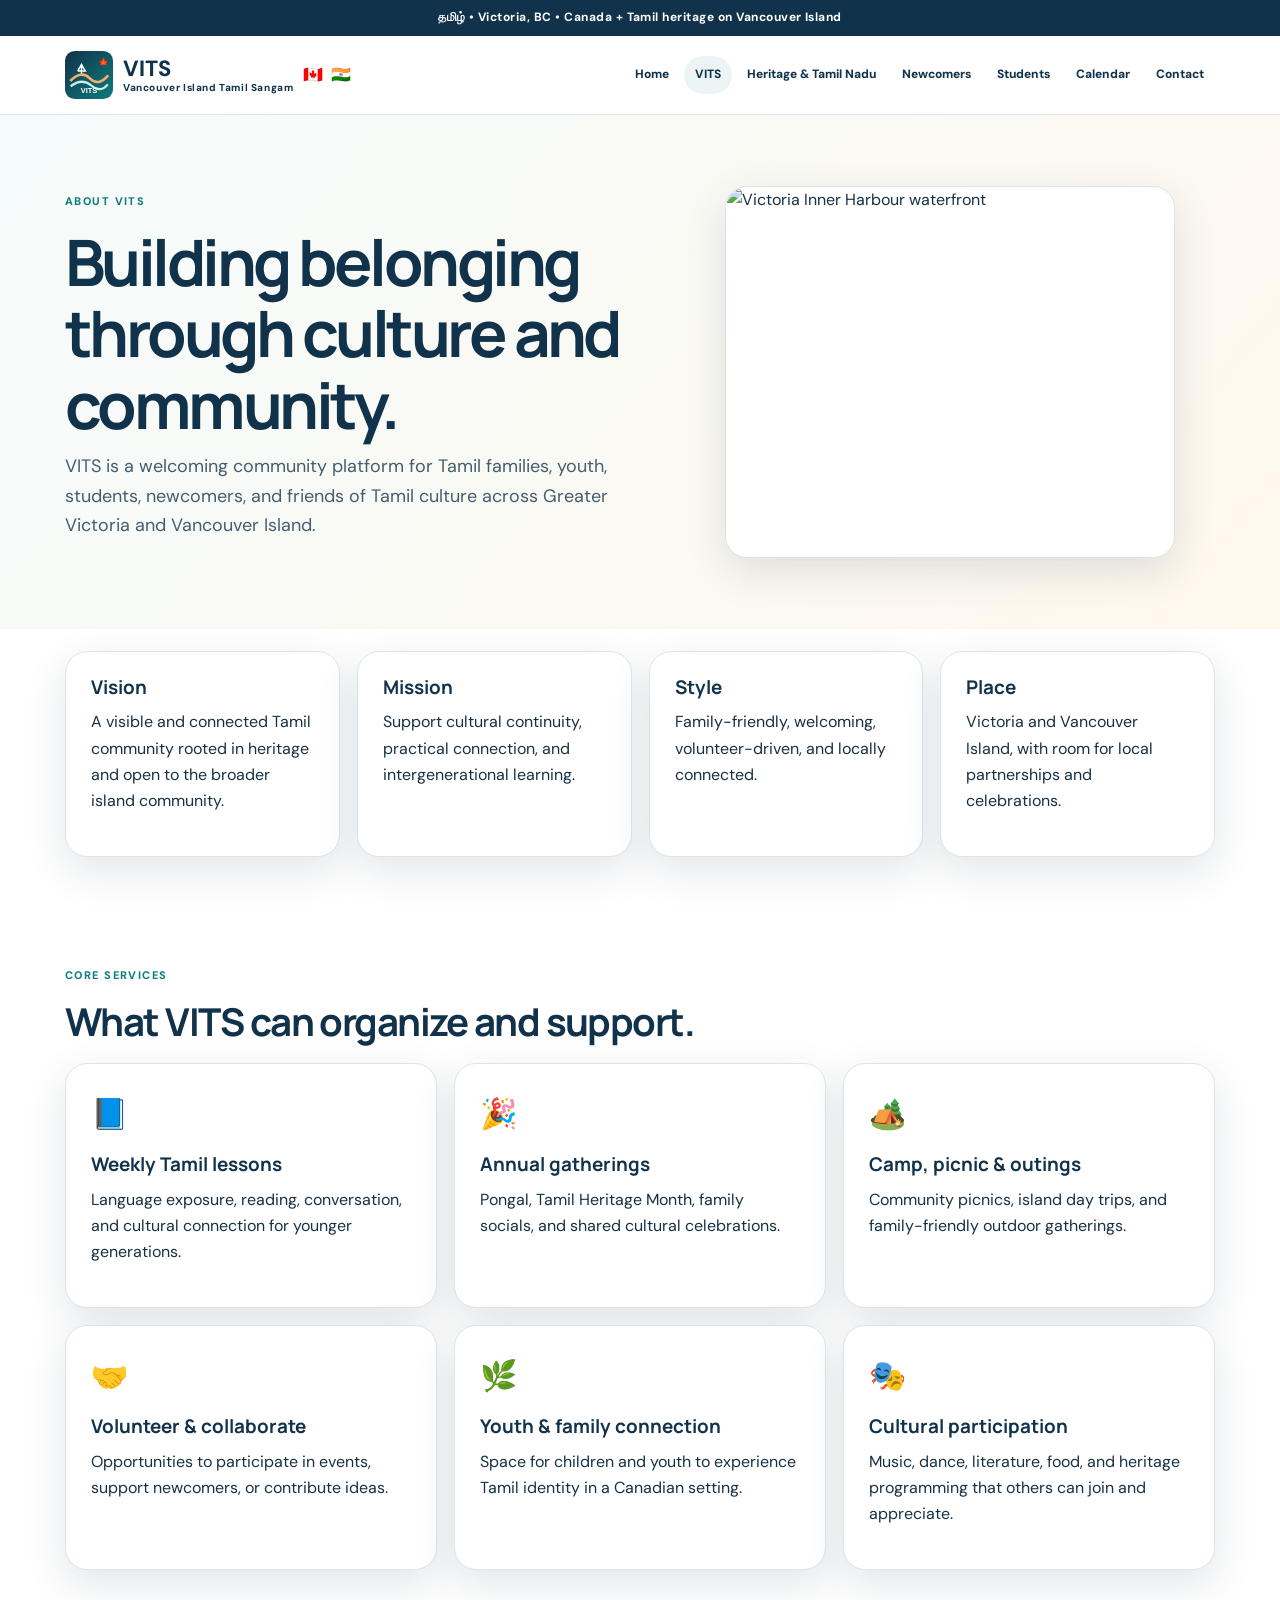
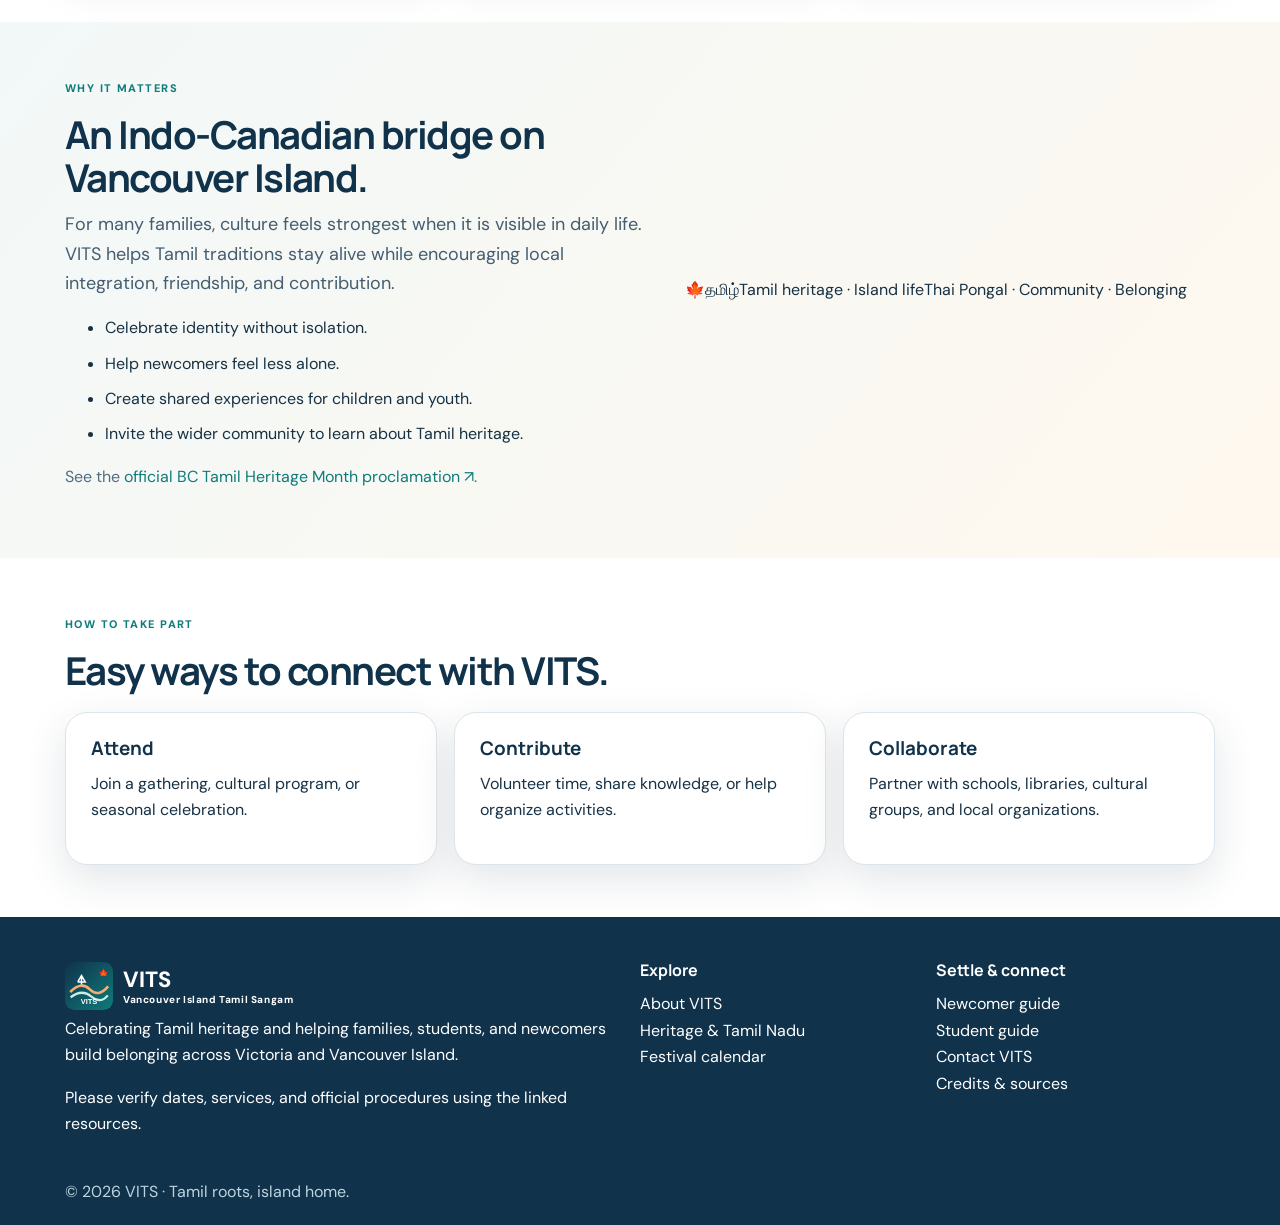
==== commit 67606bb3: "Restore simple About VITS photo layout" ====
--- a/about.html
+++ b/about.html
@@ -34,13 +34,7 @@
       <h1>Building belonging through culture and community.</h1>
       <p class="lead">VITS is a welcoming community platform for Tamil families, youth, students, newcomers, and friends of Tamil culture across Greater Victoria and Vancouver Island.</p>
     </div>
-    <div class="about-hero-visual" aria-label="VITS visual collage">
-      <figure class="visual-photo visual-large"><img src="https://images.unsplash.com/photo-1519834089823-f2ac73c8d5b1?auto=format&fit=crop&w=1400&q=80" alt="Victoria harbour atmosphere"></figure>
-      <figure class="visual-photo visual-small"><img src="https://commons.wikimedia.org/wiki/Special:FilePath/Brihadisvara_Temple,_Thanjavur,_Tamil_Nadu,_India.jpg?width=1400" alt="Temple architecture from Tamil Nadu"></figure>
-      <div class="about-hero-badge">Community · Culture · Belonging</div>
-    </div>
-  </div>
-</section>
+    <figure class="photo-frame"><img src="https://commons.wikimedia.org/wiki/Special:FilePath/Victoria%20Inner%20Harbor%20(5945755775).jpg" alt="Victoria Inner Harbour waterfront" loading="lazy"></figure></div></section>
 <section class="section compact"><div class="container card-grid four"><article class="mini-card"><h3>Vision</h3><p>A visible and connected Tamil community rooted in heritage and open to the broader island community.</p></article><article class="mini-card"><h3>Mission</h3><p>Support cultural continuity, practical connection, and intergenerational learning.</p></article><article class="mini-card"><h3>Style</h3><p>Family-friendly, welcoming, volunteer-driven, and locally connected.</p></article><article class="mini-card"><h3>Place</h3><p>Victoria and Vancouver Island, with room for local partnerships and celebrations.</p></article></div></section>
 <section class="section"><div class="container section-head"><div><span class="eyebrow">Core services</span><h2>What VITS can organize and support.</h2></div></div><div class="container card-grid three"><article class="feature-card"><div class="emoji">📘</div><h3>Weekly Tamil lessons</h3><p>Language exposure, reading, conversation, and cultural connection for younger generations.</p></article><article class="feature-card"><div class="emoji">🎉</div><h3>Annual gatherings</h3><p>Pongal, Tamil Heritage Month, family socials, and shared cultural celebrations.</p></article><article class="feature-card"><div class="emoji">🏕️</div><h3>Camp, picnic & outings</h3><p>Community picnics, island day trips, and family-friendly outdoor gatherings.</p></article><article class="feature-card"><div class="emoji">🤝</div><h3>Volunteer & collaborate</h3><p>Opportunities to participate in events, support newcomers, or contribute ideas.</p></article><article class="feature-card"><div class="emoji">🌿</div><h3>Youth & family connection</h3><p>Space for children and youth to experience Tamil identity in a Canadian setting.</p></article><article class="feature-card"><div class="emoji">🎭</div><h3>Cultural participation</h3><p>Music, dance, literature, food, and heritage programming that others can join and appreciate.</p></article></div></section>
 <section class="section tint"><div class="container split-grid align-center"><div class="content-panel"><span class="eyebrow">Why it matters</span><h2>An Indo-Canadian bridge on Vancouver Island.</h2><p class="section-intro">For many families, culture feels strongest when it is visible in daily life. VITS helps Tamil traditions stay alive while encouraging local integration, friendship, and contribution.</p><ul class="clean-list"><li>Celebrate identity without isolation.</li><li>Help newcomers feel less alone.</li><li>Create shared experiences for children and youth.</li><li>Invite the wider community to learn about Tamil heritage.</li></ul><p class="muted" style="margin-top:1rem">See the <a href="https://www.bclaws.gov.bc.ca/civix/document/id/proclamations/proclamations/TamilHeritageMth2026" target="_blank" rel="noopener">official BC Tamil Heritage Month proclamation ↗</a>.</p></div><div class="integration-graphic" aria-label="Creative graphic representing Tamil heritage and life on Vancouver Island"><span class="ig-leaf">🍁</span><span class="ig-word">தமிழ்</span><span class="ig-wave ig-wave-one"></span><span class="ig-wave ig-wave-two"></span><span class="ig-sun"></span><span class="ig-title">Tamil heritage · Island life</span><span class="ig-note">Thai Pongal · Community · Belonging</span></div></div></section>
--- a/assets/style.css
+++ b/assets/style.css
@@ -4,3 +4,6 @@
 
 /* Indo-Canadian heritage artwork */
 .canada-heritage-art{min-height:320px;position:relative;overflow:hidden;border-radius:28px;background:radial-gradient(circle at 75% 20%,#ffbd8d 0 13%,transparent 14%),linear-gradient(140deg,#133951 0%,#117878 100%);color:#fff;display:flex;flex-direction:column;align-items:center;justify-content:center;box-shadow:0 18px 45px #10324b25}.canada-heritage-art::before{content:"🍁";position:absolute;left:25px;top:16px;font-size:70px;transform:rotate(-20deg);opacity:.9}.canada-heritage-art::after{content:"";position:absolute;bottom:-48px;width:110%;height:110px;background:#f9ab70;border-radius:50% 50% 0 0/80% 80% 0 0;transform:rotate(-4deg)}.art-tamil{font-size:clamp(45px,6vw,80px);font-weight:900;text-shadow:0 5px 15px #002b3b40;position:relative;z-index:2}.art-island{letter-spacing:.18em;font-size:13px;text-transform:uppercase;font-weight:900;z-index:2}.art-pongal{position:absolute;right:32px;bottom:30px;font-size:52px;z-index:3}.art-leaf{position:absolute;right:45px;top:24px;font-size:35px;color:#ffd08f}.art-wave{position:absolute;bottom:32px;left:-10%;width:120%;height:48px;border-top:7px solid #ccece7;border-radius:50%;transform:rotate(5deg);z-index:2}.landscape-grid .media-card img{background:linear-gradient(135deg,#d9ece8,#f6d4a8);min-height:225px}.media-card.large img{object-fit:cover;max-height:260px}
+
+/* VITS v3: home, calendar and shared responsive cards */
+.image-card-grid{display:grid;gap:18px}.image-card-grid.four{grid-template-columns:repeat(4,minmax(0,1fr))}.image-card{border:1px solid #dbe5eb;border-radius:22px;overflow:hidden;background:#fff;box-shadow:0 12px 35px #10324b13}.image-card img{width:100%;height:185px;object-fit:cover;background:#e6f1f0}.image-card>div{padding:19px}.image-card h3{font-size:1.12rem}.image-card p{font-size:.94rem}.split-photo-stack{display:grid;gap:16px}.heritage-poster{position:relative;overflow:hidden;border-radius:26px;min-height:320px;background:linear-gradient(140deg,#ead6ae,#0e6d71)}.heritage-poster img{width:100%;height:350px;object-fit:cover}.poster-overlay,.calendar-overlay{position:absolute;bottom:15px;left:15px;right:15px;border-radius:15px;background:#10324bdf;color:white;padding:15px;display:flex;flex-direction:column;gap:3px}.poster-overlay strong{font-size:1.25rem}.calendar-hero{position:relative;margin:0;min-height:300px;border-radius:24px;overflow:hidden;background:linear-gradient(140deg,#f3b676,#167b7b)}.calendar-hero img{display:block;width:100%;height:330px;object-fit:cover}.calendar-overlay{right:auto;font-weight:800}.script-mini{font-size:1.4rem;color:#0e6d71;margin-top:12px;font-weight:800}.site-header .brand-logo,.footer .brand-logo{width:48px!important;height:48px!important;min-width:48px!important;max-width:48px!important;max-height:48px!important;flex:0 0 48px!important;object-fit:contain!important}@media(max-width:1100px){.image-card-grid.four{grid-template-columns:repeat(2,minmax(0,1fr))}}@media(max-width:650px){.image-card-grid.four{grid-template-columns:1fr}.calendar-hero img{height:275px}.site-header .navlinks{display:flex;flex-wrap:wrap;gap:4px}.site-header .navlinks a{padding:6px;font-size:11px}}
